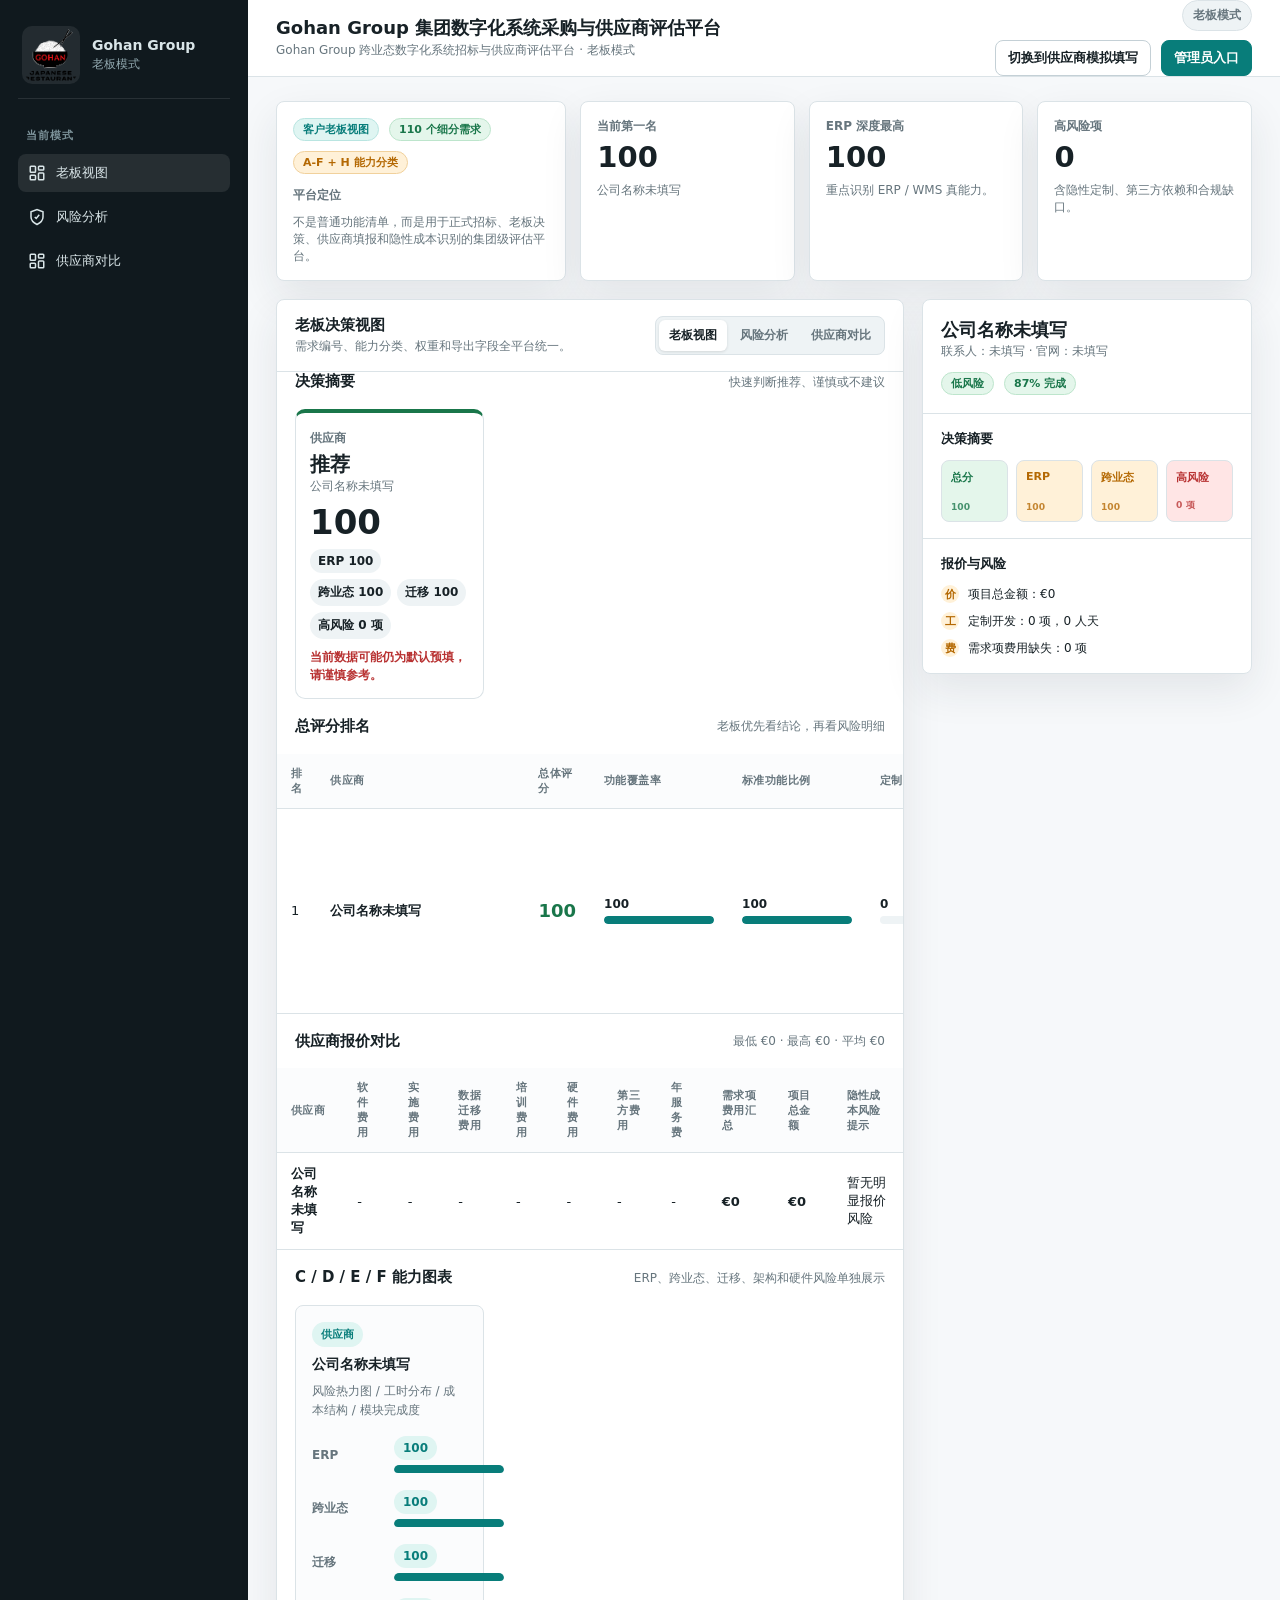
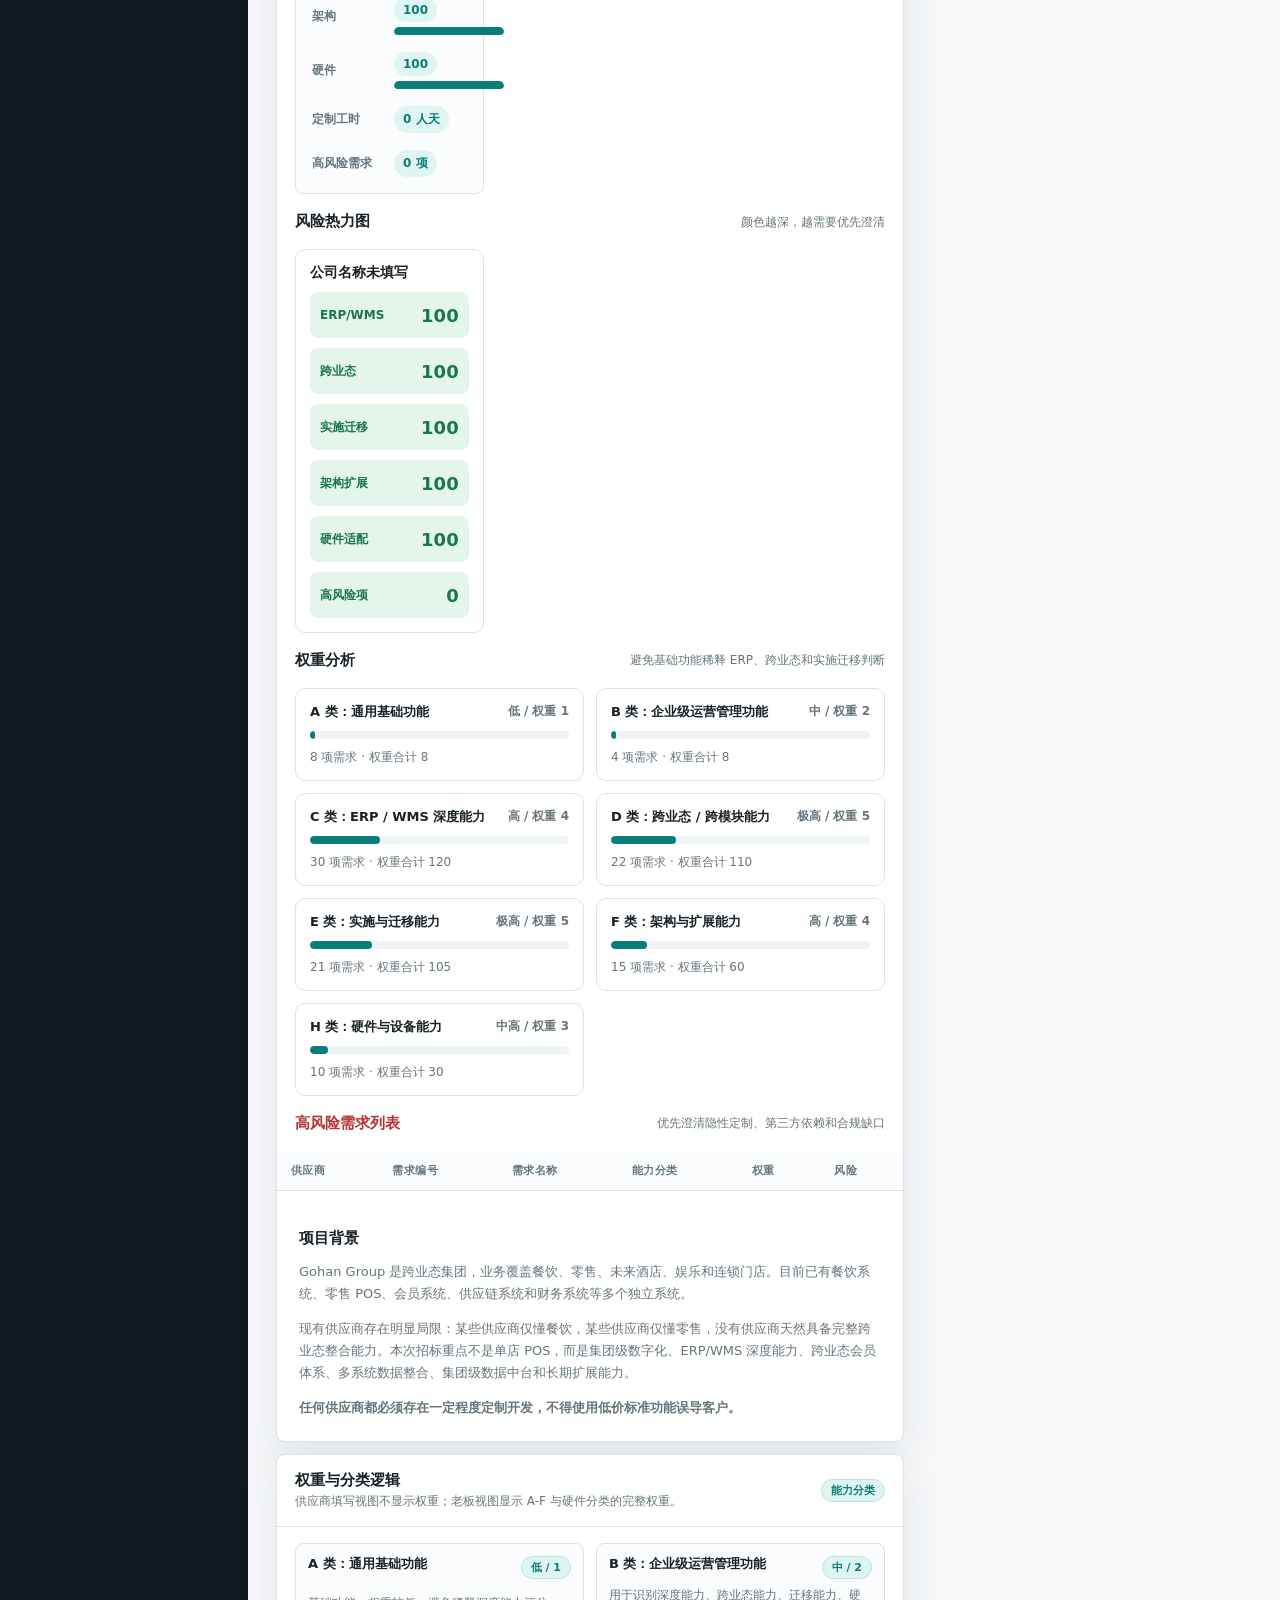
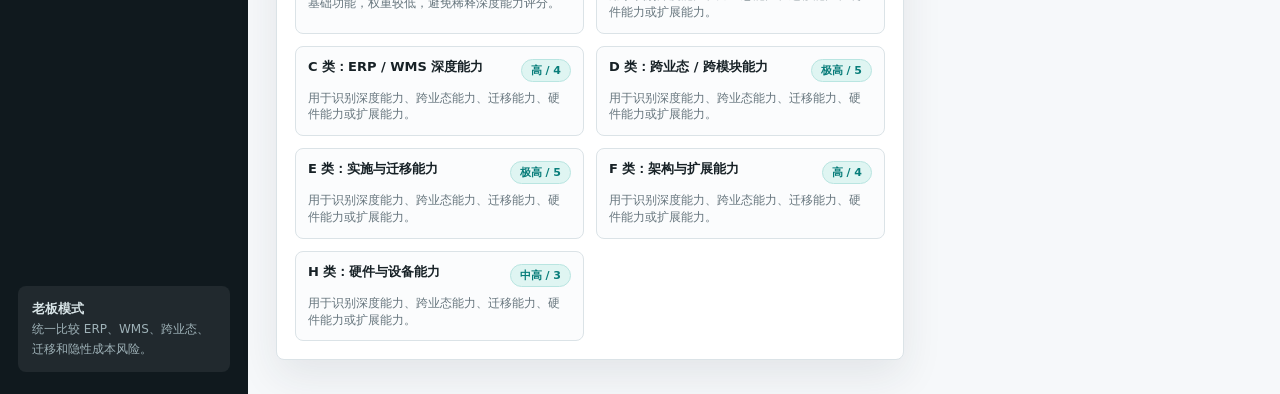
==== index.html @ 5d7926af "Support company-based supplier imports" ====
<!doctype html>
<html lang="zh-CN">
  <head>
    <meta charset="UTF-8" />
    <meta name="viewport" content="width=device-width, initial-scale=1.0" />
    <title>Gohan Group 集团数字化系统采购与供应商评估平台</title>
    <link rel="stylesheet" href="./styles.css" />
  </head>
  <body>
    <div id="app"></div>
    <script src="./app.js?v=phase4-supplier-import-20260513"></script>
  </body>
</html>
---- styles.css ----
:root {
  --bg: #f6f8fa;
  --surface: #ffffff;
  --surface-2: #eef3f5;
  --ink: #172126;
  --muted: #66757d;
  --line: #dbe3e7;
  --line-strong: #c4d0d6;
  --teal: #087d7a;
  --teal-2: #dff5f2;
  --blue: #245b8f;
  --amber: #b46802;
  --amber-2: #fff1d8;
  --red: #b83232;
  --red-2: #ffe5e5;
  --green: #19764a;
  --green-2: #e4f6eb;
  --shadow: 0 16px 42px rgba(30, 43, 50, 0.09);
  --radius: 8px;
  font-family: Inter, ui-sans-serif, system-ui, -apple-system, BlinkMacSystemFont, "Segoe UI", sans-serif;
  color: var(--ink);
  background: var(--bg);
}

* {
  box-sizing: border-box;
}

body {
  margin: 0;
  min-width: 320px;
}

button,
input,
select,
textarea {
  font: inherit;
}

button {
  cursor: pointer;
}

.app-shell {
  display: grid;
  grid-template-columns: 248px minmax(0, 1fr);
  min-height: 100vh;
}

.sidebar {
  background: #10191e;
  color: #d9e5e8;
  padding: 22px 18px;
  display: flex;
  flex-direction: column;
  gap: 24px;
}

.brand {
  display: flex;
  align-items: center;
  gap: 12px;
  padding: 4px 4px 14px;
  border-bottom: 1px solid rgba(255, 255, 255, 0.1);
}

.brand-mark {
  width: 34px;
  height: 34px;
  border-radius: 8px;
  background: linear-gradient(135deg, #18a59f, #f5b24b);
  display: grid;
  place-items: center;
  color: #081114;
  font-weight: 900;
}

.brand strong {
  display: block;
  font-size: 14px;
  line-height: 1.2;
}

.brand span {
  display: block;
  color: #91a8af;
  font-size: 12px;
  margin-top: 2px;
}

.nav-group {
  display: grid;
  gap: 6px;
}

.nav-title {
  color: #7d939a;
  font-size: 11px;
  font-weight: 800;
  letter-spacing: 0.08em;
  text-transform: uppercase;
  margin: 5px 8px;
}

.nav-item {
  border: 0;
  color: #d9e5e8;
  background: transparent;
  display: flex;
  align-items: center;
  gap: 10px;
  min-height: 38px;
  padding: 9px 10px;
  border-radius: 8px;
  text-align: left;
  font-size: 13px;
}

.nav-item.active,
.nav-item:hover {
  background: rgba(255, 255, 255, 0.09);
}

.icon {
  width: 18px;
  height: 18px;
  flex: 0 0 18px;
}

.sidebar-footer {
  margin-top: auto;
  padding: 14px;
  border-radius: 8px;
  background: rgba(255, 255, 255, 0.07);
}

.sidebar-footer strong {
  display: block;
  font-size: 13px;
}

.sidebar-footer span {
  color: #9fb2b8;
  font-size: 12px;
}

.main {
  min-width: 0;
  display: flex;
  flex-direction: column;
}

.topbar {
  min-height: 72px;
  background: var(--surface);
  border-bottom: 1px solid var(--line);
  display: flex;
  align-items: center;
  justify-content: space-between;
  gap: 18px;
  padding: 0 28px;
  position: sticky;
  top: 0;
  z-index: 5;
}

.topbar-tools {
  display: grid;
  justify-items: end;
  gap: 9px;
}

.role-switcher {
  display: inline-flex;
  gap: 3px;
  padding: 3px;
  border-radius: 8px;
  border: 1px solid var(--line);
  background: var(--surface-2);
}

.role-switcher button {
  border: 0;
  border-radius: 6px;
  background: transparent;
  color: var(--muted);
  min-height: 30px;
  padding: 6px 9px;
  font-size: 12px;
  font-weight: 850;
}

.role-switcher button.active {
  background: var(--surface);
  color: var(--ink);
  box-shadow: 0 1px 3px rgba(17, 24, 28, 0.12);
}

.topbar h1 {
  margin: 0;
  font-size: 18px;
  line-height: 1.2;
}

.topbar p {
  margin: 4px 0 0;
  color: var(--muted);
  font-size: 12px;
}

.actions {
  display: flex;
  align-items: center;
  gap: 10px;
}

.btn {
  border: 1px solid var(--line-strong);
  background: var(--surface);
  color: var(--ink);
  min-height: 36px;
  padding: 8px 12px;
  border-radius: 8px;
  display: inline-flex;
  align-items: center;
  gap: 8px;
  font-size: 13px;
  font-weight: 750;
  white-space: nowrap;
  text-decoration: none;
}

.btn.primary {
  border-color: var(--teal);
  background: var(--teal);
  color: #fff;
}

.file-import {
  display: inline-flex;
  align-items: center;
  justify-content: center;
  min-height: 40px;
  padding: 9px 12px;
  border-radius: 8px;
  background: var(--teal);
  color: #fff;
  font-weight: 900;
  cursor: pointer;
}

.file-import input {
  display: none;
}

.content {
  padding: 24px 28px 34px;
  display: grid;
  gap: 18px;
}

.summary-grid {
  display: grid;
  grid-template-columns: 1.15fr 0.85fr 0.85fr 0.85fr;
  gap: 14px;
}

.panel,
.metric {
  background: var(--surface);
  border: 1px solid var(--line);
  border-radius: var(--radius);
  box-shadow: var(--shadow);
}

.metric {
  padding: 16px;
  min-height: 130px;
}

.metric.wide {
  display: grid;
  gap: 13px;
}

.metric-label {
  font-size: 12px;
  color: var(--muted);
  font-weight: 780;
}

.metric-value {
  margin-top: 8px;
  font-size: 29px;
  font-weight: 850;
  line-height: 1;
}

.metric-foot {
  margin-top: 10px;
  color: var(--muted);
  font-size: 12px;
  line-height: 1.4;
}

.background-block {
  padding: 20px 22px 22px;
  display: grid;
  gap: 13px;
}

.home-surface {
  display: grid;
  gap: 18px;
}

.mode-badge {
  justify-self: end;
  width: fit-content;
  border-radius: 999px;
  background: var(--surface-2);
  color: var(--muted);
  border: 1px solid var(--line);
  padding: 6px 10px;
  font-size: 12px;
  font-weight: 900;
}

.supplier-only-content {
  max-width: 1180px;
  width: 100%;
  margin: 0 auto;
}

.supplier-mode-panel {
  overflow: hidden;
}

.supplier-intro {
  border-bottom: 1px solid var(--line);
  background: #fbfcfd;
}

.hero-card {
  margin: 0 18px;
  padding: 24px;
  border-radius: 12px;
  background: linear-gradient(135deg, #10191e 0%, #182830 58%, #0b645f 100%);
  color: #f7fbfc;
  display: grid;
  grid-template-columns: minmax(0, 1fr) 180px;
  gap: 20px;
  align-items: end;
  box-shadow: var(--shadow);
}

.hero-card span {
  display: inline-flex;
  width: fit-content;
  border-radius: 999px;
  padding: 6px 10px;
  background: rgba(255, 255, 255, 0.12);
  color: #bfeee9;
  font-size: 11px;
  font-weight: 900;
}

.hero-card h2 {
  margin: 12px 0 10px;
  font-size: 28px;
  line-height: 1.16;
  letter-spacing: 0;
}

.hero-card p {
  max-width: 760px;
  margin: 0;
  color: #c9d9dd;
  font-size: 14px;
  line-height: 1.75;
}

.hero-stats {
  border: 1px solid rgba(255, 255, 255, 0.14);
  border-radius: 10px;
  background: rgba(255, 255, 255, 0.08);
  padding: 16px;
  display: grid;
  grid-template-columns: 1fr;
  gap: 4px;
}

.hero-stats strong {
  font-size: 30px;
  line-height: 1;
}

.hero-stats small {
  color: #b9cbd0;
  font-size: 12px;
  margin-bottom: 10px;
}

.section-title {
  padding: 0 18px;
  display: flex;
  align-items: end;
  justify-content: space-between;
  gap: 12px;
}

.section-title h3 {
  margin: 0;
  font-size: 15px;
  line-height: 1.25;
}

.section-title span {
  color: var(--muted);
  font-size: 12px;
  line-height: 1.45;
  text-align: right;
}

.section-title.danger h3 {
  color: var(--red);
}

.role-entry-grid article {
  cursor: pointer;
  transition: transform 0.16s ease, border-color 0.16s ease, box-shadow 0.16s ease;
}

.role-entry-grid article:hover {
  transform: translateY(-2px);
  border-color: #b9d8d5;
  box-shadow: 0 12px 30px rgba(30, 43, 50, 0.08);
}

.guide-grid {
  display: grid;
  grid-template-columns: repeat(3, minmax(0, 1fr));
  gap: 12px;
  padding: 0 18px;
}

.guide-grid article {
  border: 1px solid var(--line);
  border-radius: 8px;
  background: #fbfcfd;
  padding: 16px;
  display: grid;
  gap: 8px;
}

.guide-grid span {
  width: fit-content;
  border-radius: 999px;
  background: var(--teal-2);
  color: var(--teal);
  padding: 5px 9px;
  font-size: 11px;
  font-weight: 900;
}

.guide-grid strong {
  font-size: 14px;
  line-height: 1.35;
}

.guide-grid p,
.module-grid p,
.module-response-head p {
  margin: 0;
  color: var(--muted);
  font-size: 12px;
  line-height: 1.55;
}

.module-grid {
  display: grid;
  grid-template-columns: repeat(4, minmax(0, 1fr));
  gap: 12px;
  padding: 0 18px 18px;
}

.module-grid article {
  border: 1px solid var(--line);
  border-radius: 8px;
  background: var(--surface);
  padding: 13px;
}

.module-grid h4,
.module-response h4 {
  margin: 0 0 7px;
  font-size: 13px;
  line-height: 1.35;
}

.background-block h3,
.panel-subhead h3 {
  margin: 0;
  font-size: 15px;
}

.background-block p,
.panel-subhead p {
  margin: 0;
  color: var(--muted);
  font-size: 13px;
  line-height: 1.7;
}

.focus-grid {
  display: grid;
  grid-template-columns: repeat(3, minmax(0, 1fr));
  gap: 10px;
  margin-top: 4px;
}

.focus-grid span {
  border: 1px solid var(--line);
  border-radius: 8px;
  background: #fbfcfd;
  padding: 12px;
  font-size: 13px;
  font-weight: 800;
}

.form-surface {
  padding: 18px;
  display: grid;
  gap: 18px;
}

.supplier-progress-panel {
  border: 1px solid var(--line);
  border-radius: 10px;
  background: linear-gradient(180deg, #ffffff 0%, #f8fbfb 100%);
  padding: 16px;
  display: grid;
  gap: 14px;
}

.progress-track {
  width: 100%;
  height: 10px;
  overflow: hidden;
  border-radius: 999px;
  background: var(--surface-2);
}

.progress-track span {
  display: block;
  height: 100%;
  border-radius: inherit;
  background: linear-gradient(90deg, var(--teal), #2fa866);
}

.save-status {
  flex: 0 0 auto;
  border-radius: 999px;
  background: var(--green-2);
  color: var(--green);
  border: 1px solid #bde5cc;
  padding: 6px 10px;
  font-size: 12px;
  font-weight: 900;
}

.supplier-progress-grid {
  display: grid;
  grid-template-columns: repeat(4, minmax(0, 1fr));
  gap: 12px;
}

.supplier-progress-grid div {
  border: 1px solid var(--line);
  border-radius: 8px;
  background: #fbfcfd;
  padding: 13px;
}

.supplier-progress-grid strong {
  display: block;
  font-size: 24px;
  line-height: 1;
}

.supplier-progress-grid span {
  display: block;
  color: var(--muted);
  font-size: 12px;
  margin-top: 7px;
}

.submit-check {
  border: 1px solid var(--line);
  border-radius: 10px;
  background: #fbfcfd;
  padding: 14px;
  display: grid;
  gap: 12px;
}

.check-list {
  display: grid;
  grid-template-columns: repeat(3, minmax(0, 1fr));
  gap: 10px;
}

.check-item {
  border: 1px solid var(--line);
  border-radius: 8px;
  background: var(--surface);
  padding: 10px;
  display: flex;
  align-items: center;
  gap: 9px;
}

.check-item strong {
  font-size: 12px;
  line-height: 1.35;
}

.supplier-editor {
  display: grid;
  grid-template-columns: repeat(4, minmax(0, 1fr));
  gap: 12px;
}

.declaration-block {
  border: 1px solid var(--line);
  border-radius: 8px;
  padding: 14px;
  background: #fbfcfd;
  display: grid;
  gap: 12px;
}

.panel-subhead {
  display: flex;
  align-items: flex-start;
  justify-content: space-between;
  gap: 12px;
}

.declaration-list {
  display: grid;
  grid-template-columns: repeat(2, minmax(0, 1fr));
  gap: 10px;
}

.checkbox-row {
  display: flex;
  gap: 9px;
  align-items: flex-start;
  border: 1px solid var(--line);
  border-radius: 8px;
  background: var(--surface);
  padding: 10px;
  color: var(--ink);
  font-size: 12px;
  line-height: 1.45;
}

.checkbox-row input {
  width: 16px;
  height: 16px;
  margin-top: 1px;
  accent-color: var(--teal);
}

.response-table-wrap {
  overflow: auto;
  border: 1px solid var(--line);
  border-radius: 8px;
}

.response-table {
  min-width: 2180px;
}

.response-table th,
.response-table td {
  padding: 10px;
}

.response-table td:first-child {
  min-width: 250px;
}

.response-table td:first-child strong {
  display: block;
  font-size: 12px;
  line-height: 1.35;
}

.response-table td:first-child span {
  display: inline-block;
  margin-top: 5px;
  color: var(--muted);
  font-size: 11px;
}

.response-table select,
.response-table input {
  width: 100%;
  min-width: 112px;
  border: 1px solid var(--line-strong);
  border-radius: 7px;
  background: var(--surface);
  color: var(--ink);
  min-height: 32px;
  padding: 6px 8px;
  font-size: 12px;
}

.response-table input::placeholder,
.field input::placeholder,
.field textarea::placeholder {
  color: #9aa8ae;
}

.invalid-row td {
  background: #fff8f8;
}

.row-errors {
  margin-top: 8px;
  color: var(--red);
  font-size: 11px;
  line-height: 1.4;
  font-weight: 800;
}

.module-response-list {
  display: grid;
  gap: 16px;
}

.module-response {
  border: 1px solid var(--line);
  border-radius: 8px;
  overflow: hidden;
  background: var(--surface);
}

.module-response-head {
  display: flex;
  align-items: flex-start;
  justify-content: space-between;
  gap: 14px;
  padding: 14px;
  background: #fbfcfd;
  border-bottom: 1px solid var(--line);
  width: 100%;
  color: inherit;
  text-align: left;
  cursor: pointer;
  list-style: none;
}

.module-response-head::-webkit-details-marker {
  display: none;
}

.module-progress {
  width: min(280px, 100%);
  height: 7px;
  margin-top: 10px;
  border-radius: 999px;
  background: var(--surface-2);
  overflow: hidden;
}

.module-progress span {
  display: block;
  height: 100%;
  border-radius: inherit;
  background: var(--teal);
}

.mini-score {
  display: grid;
  gap: 5px;
  min-width: 92px;
}

.mini-score > span {
  font-size: 12px;
  font-weight: 900;
}

.warning-text {
  color: var(--red);
  font-size: 12px;
  line-height: 1.45;
  font-weight: 850;
}

.chart-row {
  display: grid;
  grid-template-columns: 72px minmax(0, 1fr);
  gap: 10px;
  align-items: center;
  margin-top: 9px;
}

.chart-row b {
  font-size: 12px;
  color: var(--muted);
}

.chart-row > span {
  font-size: 12px;
  font-weight: 850;
}

.muted-text {
  color: var(--muted);
  font-size: 12px;
}

.risk-alert {
  border: 1px solid #f0b8b8;
  border-radius: 8px;
  background: var(--red-2);
  color: var(--red);
  padding: 12px;
  font-size: 13px;
  line-height: 1.5;
  font-weight: 850;
}

.decision-grid,
.heatmap-grid,
.weight-grid {
  display: grid;
  grid-template-columns: repeat(3, minmax(0, 1fr));
  gap: 12px;
  padding: 0 18px;
}

.decision-card,
.heatmap-grid article,
.weight-grid article {
  border: 1px solid var(--line);
  border-radius: 10px;
  background: var(--surface);
  padding: 14px;
  display: grid;
  gap: 10px;
}

.decision-card {
  border-top-width: 4px;
}

.decision-card.green {
  border-top-color: var(--green);
}

.decision-card.amber {
  border-top-color: var(--amber);
}

.decision-card.red {
  border-top-color: var(--red);
}

.decision-card span,
.weight-grid span {
  color: var(--muted);
  font-size: 12px;
  font-weight: 850;
}

.decision-card strong {
  display: block;
  margin-top: 4px;
  font-size: 20px;
}

.decision-card p,
.weight-grid p {
  margin: 0;
  color: var(--muted);
  font-size: 12px;
}

.decision-score {
  font-size: 34px;
  font-weight: 900;
  line-height: 1;
}

.decision-lines {
  display: flex;
  flex-wrap: wrap;
  gap: 6px;
}

.decision-lines span {
  border-radius: 999px;
  background: var(--surface-2);
  padding: 5px 8px;
  color: var(--ink);
}

.heatmap-grid article {
  align-content: start;
}

.heatmap-grid article > strong {
  font-size: 14px;
}

.heatmap-cell {
  min-height: 46px;
  border-radius: 8px;
  padding: 8px 10px;
  display: flex;
  align-items: center;
  justify-content: space-between;
  gap: 10px;
  font-size: 12px;
  font-weight: 850;
}

.heatmap-cell.low {
  background: var(--green-2);
  color: var(--green);
}

.heatmap-cell.medium {
  background: var(--amber-2);
  color: var(--amber);
}

.heatmap-cell.high {
  background: var(--red-2);
  color: var(--red);
}

.heatmap-cell b {
  font-size: 18px;
}

.weight-grid {
  grid-template-columns: repeat(2, minmax(0, 1fr));
}

.weight-grid article > div:first-child {
  display: flex;
  justify-content: space-between;
  gap: 10px;
}

.weight-grid strong {
  font-size: 13px;
}

.weight-bar {
  height: 8px;
  border-radius: 999px;
  background: var(--surface-2);
  overflow: hidden;
}

.weight-bar span {
  display: block;
  height: 100%;
  border-radius: inherit;
  background: var(--teal);
}

.status-row {
  display: flex;
  align-items: center;
  gap: 10px;
  flex-wrap: wrap;
}

.pill {
  display: inline-flex;
  align-items: center;
  gap: 6px;
  border-radius: 999px;
  padding: 5px 9px;
  font-size: 11px;
  font-weight: 850;
  line-height: 1;
  border: 1px solid transparent;
  white-space: nowrap;
}

.pill.green {
  background: var(--green-2);
  color: var(--green);
  border-color: #bde5cc;
}

.pill.amber {
  background: var(--amber-2);
  color: var(--amber);
  border-color: #f1d19c;
}

.pill.red {
  background: var(--red-2);
  color: var(--red);
  border-color: #f2bbbb;
}

.pill.teal {
  background: var(--teal-2);
  color: var(--teal);
  border-color: #b9e5e1;
}

.work-area {
  display: grid;
  grid-template-columns: minmax(0, 1.65fr) minmax(330px, 0.8fr);
  gap: 18px;
  align-items: start;
}

.panel-header {
  padding: 16px 18px;
  border-bottom: 1px solid var(--line);
  display: flex;
  align-items: center;
  justify-content: space-between;
  gap: 12px;
}

.panel-header h2 {
  margin: 0;
  font-size: 15px;
  line-height: 1.2;
}

.panel-header p {
  margin: 4px 0 0;
  color: var(--muted);
  font-size: 12px;
}

.tabs,
.segmented {
  display: inline-flex;
  align-items: center;
  gap: 3px;
  padding: 3px;
  background: var(--surface-2);
  border: 1px solid var(--line);
  border-radius: 8px;
}

.tab,
.segmented button {
  border: 0;
  border-radius: 6px;
  padding: 7px 10px;
  background: transparent;
  color: var(--muted);
  font-size: 12px;
  font-weight: 800;
}

.tab.active,
.segmented button.active {
  background: var(--surface);
  color: var(--ink);
  box-shadow: 0 1px 3px rgba(17, 24, 28, 0.12);
}

.matrix-wrap {
  overflow: auto;
}

table {
  width: 100%;
  border-collapse: collapse;
}

th,
td {
  border-bottom: 1px solid var(--line);
  padding: 12px 14px;
  text-align: left;
  vertical-align: middle;
}

th {
  color: var(--muted);
  font-size: 11px;
  letter-spacing: 0.04em;
  text-transform: uppercase;
  background: #fbfcfd;
  position: sticky;
  top: 0;
  z-index: 1;
}

td {
  font-size: 13px;
}

.supplier-btn {
  border: 0;
  background: transparent;
  color: var(--ink);
  padding: 0;
  display: grid;
  gap: 3px;
  text-align: left;
  min-width: 180px;
}

.supplier-btn strong {
  font-size: 13px;
}

.supplier-btn span {
  color: var(--muted);
  font-size: 12px;
}

tr.selected td {
  background: #f2fbfa;
}

.score {
  font-weight: 900;
  font-size: 18px;
}

.score.good {
  color: var(--green);
}

.score.mid {
  color: var(--amber);
}

.score.bad {
  color: var(--red);
}

.bar {
  min-width: 110px;
  height: 8px;
  background: var(--surface-2);
  border-radius: 999px;
  overflow: hidden;
}

.bar span {
  display: block;
  height: 100%;
  border-radius: inherit;
  background: var(--teal);
}

.bar.amber span {
  background: var(--amber);
}

.bar.red span {
  background: var(--red);
}

.stack {
  display: grid;
  gap: 12px;
}

.criteria-grid {
  display: grid;
  grid-template-columns: repeat(2, minmax(0, 1fr));
  gap: 12px;
  padding: 16px 18px 18px;
}

.criterion {
  border: 1px solid var(--line);
  border-radius: 8px;
  padding: 12px;
  display: grid;
  gap: 8px;
  background: #fbfcfd;
}

.criterion-top {
  display: flex;
  align-items: start;
  justify-content: space-between;
  gap: 10px;
}

.criterion strong {
  font-size: 13px;
  line-height: 1.3;
}

.criterion small {
  color: var(--muted);
  font-size: 12px;
  line-height: 1.4;
}

.detail-panel {
  position: sticky;
  top: 90px;
}

.supplier-head {
  padding: 18px;
  border-bottom: 1px solid var(--line);
  display: grid;
  gap: 12px;
}

.supplier-head h2 {
  margin: 0;
  font-size: 18px;
}

.supplier-meta {
  color: var(--muted);
  font-size: 12px;
  line-height: 1.5;
}

.detail-section {
  padding: 16px 18px;
  border-bottom: 1px solid var(--line);
}

.detail-section:last-child {
  border-bottom: 0;
}

.detail-section h3 {
  margin: 0 0 12px;
  font-size: 13px;
}

.disclosure-list {
  display: grid;
  gap: 9px;
}

.disclosure-item {
  display: grid;
  grid-template-columns: 18px minmax(0, 1fr) auto;
  gap: 9px;
  align-items: center;
  font-size: 12px;
}

.check,
.warn,
.miss {
  width: 18px;
  height: 18px;
  border-radius: 50%;
  display: grid;
  place-items: center;
  font-size: 11px;
  font-weight: 900;
}

.check {
  background: var(--green-2);
  color: var(--green);
}

.warn {
  background: var(--amber-2);
  color: var(--amber);
}

.miss {
  background: var(--red-2);
  color: var(--red);
}

.feature-list {
  display: grid;
  gap: 10px;
}

.feature-row {
  border: 1px solid var(--line);
  border-radius: 8px;
  padding: 10px;
  display: grid;
  gap: 8px;
  background: #fbfcfd;
}

.feature-top {
  display: flex;
  align-items: center;
  justify-content: space-between;
  gap: 10px;
}

.feature-top strong {
  font-size: 12px;
}

.feature-meta {
  display: grid;
  grid-template-columns: repeat(3, minmax(0, 1fr));
  gap: 8px;
  color: var(--muted);
  font-size: 11px;
  line-height: 1.3;
}

.risk-grid {
  display: grid;
  grid-template-columns: repeat(4, 1fr);
  gap: 8px;
}

.risk-cell {
  min-height: 62px;
  border-radius: 8px;
  padding: 9px;
  display: grid;
  align-content: space-between;
  border: 1px solid var(--line);
  font-size: 11px;
  font-weight: 800;
}

.risk-cell small {
  display: block;
  color: inherit;
  opacity: 0.78;
  font-weight: 700;
}

.risk-cell.low {
  background: var(--green-2);
  color: var(--green);
}

.risk-cell.medium {
  background: var(--amber-2);
  color: var(--amber);
}

.risk-cell.high {
  background: var(--red-2);
  color: var(--red);
}

.form-grid {
  display: grid;
  grid-template-columns: 1fr 1fr;
  gap: 12px;
}

.field {
  display: grid;
  gap: 6px;
}

.field label {
  font-size: 11px;
  color: var(--muted);
  font-weight: 850;
}

.field input,
.field select,
.field textarea {
  width: 100%;
  border: 1px solid var(--line-strong);
  border-radius: 8px;
  min-height: 36px;
  padding: 8px 10px;
  background: #fff;
  color: var(--ink);
  font-size: 13px;
}

.field input[readonly] {
  background: #f3f7f8;
  color: var(--ink);
  font-weight: 900;
}

.field textarea {
  min-height: 78px;
  resize: vertical;
}

.field-help {
  color: var(--muted);
  font-size: 11px;
  line-height: 1.35;
}

.quote-total-pill strong {
  color: inherit;
  font-size: inherit;
}

.export-status:empty {
  display: none;
}

.export-status a {
  color: var(--teal);
  font-weight: 900;
}

.span-2 {
  grid-column: span 2;
}

.notice {
  margin: 0;
  padding: 11px 12px;
  border-radius: 8px;
  background: #eef7fb;
  color: #245b8f;
  border: 1px solid #c9e0ec;
  font-size: 12px;
  line-height: 1.45;
}

.requirement-total-box {
  display: grid;
  grid-template-columns: repeat(2, minmax(0, 1fr));
  gap: 10px;
}

.requirement-total-box > div {
  border: 1px solid var(--line);
  border-radius: 8px;
  padding: 12px;
  background: #f7fbfb;
  display: grid;
  gap: 4px;
}

.requirement-total-box span,
.module-total-list span {
  color: var(--muted);
  font-size: 11px;
  font-weight: 850;
}

.requirement-total-box strong {
  font-size: 18px;
}

.module-total-list {
  border: 1px solid var(--line);
  border-radius: 8px;
  background: var(--surface-2);
  padding: 8px;
  display: grid;
  gap: 6px;
}

.module-total-list > div {
  display: grid;
  grid-template-columns: 52px 1fr 1fr;
  gap: 8px;
  align-items: center;
  padding: 7px 8px;
  border-radius: 6px;
  background: #fff;
}

.module-total-list b,
.module-total-list strong {
  font-size: 12px;
  color: var(--ink);
}

.module-stats b {
  font: inherit;
}

.hidden {
  display: none !important;
}

@media (max-width: 1180px) {
  .summary-grid,
  .work-area {
    grid-template-columns: 1fr;
  }

  .detail-panel {
    position: static;
  }
}

@media (max-width: 780px) {
  .app-shell {
    grid-template-columns: 1fr;
  }

  .sidebar {
    position: static;
    padding: 14px;
  }

  .nav-group {
    grid-template-columns: repeat(2, minmax(0, 1fr));
  }

  .sidebar-footer,
  .nav-title {
    display: none;
  }

  .topbar {
    height: auto;
    min-height: 72px;
    padding: 16px;
    align-items: flex-start;
    flex-direction: column;
  }

  .topbar-tools {
    width: 100%;
    justify-items: stretch;
  }

  .role-switcher,
  .role-switcher button {
    width: 100%;
  }

  .mode-badge {
    justify-self: start;
  }

  .role-switcher {
    overflow-x: auto;
  }

  .actions {
    width: 100%;
    overflow-x: auto;
  }

  .content {
    padding: 16px;
  }

  .summary-grid,
  .criteria-grid,
  .form-grid,
  .feature-meta,
  .risk-grid,
  .focus-grid,
  .supplier-editor,
  .declaration-list,
  .guide-grid,
  .module-grid,
  .decision-grid,
  .heatmap-grid,
  .weight-grid,
  .check-list,
  .supplier-progress-grid,
  .hero-card {
    grid-template-columns: 1fr;
  }

  .hero-card {
    margin: 0;
    padding: 18px;
  }

  .hero-card h2 {
    font-size: 22px;
  }

  .hero-stats {
    grid-template-columns: repeat(2, minmax(0, 1fr));
    align-items: end;
  }

  .section-title {
    padding: 0;
    align-items: flex-start;
    flex-direction: column;
  }

  .section-title span {
    text-align: left;
  }

  .guide-grid,
  .module-grid,
  .decision-grid,
  .heatmap-grid,
  .weight-grid {
    padding-left: 0;
    padding-right: 0;
  }

  .panel-subhead {
    flex-direction: column;
  }

  .span-2 {
    grid-column: span 1;
  }
}

/* GOHAN GROUP interface upgrades */
.brand-logo {
  width: 58px;
  min-width: 58px;
  height: 58px;
  border-radius: 10px;
  background: rgba(255, 255, 255, 0.08);
  display: grid;
  place-items: center;
  overflow: hidden;
}

.brand-logo img {
  max-height: 52px;
  max-width: 100%;
  width: auto;
  object-fit: contain;
  border-radius: 8px;
}

.brand-logo img.missing {
  display: none;
}

.brand-logo img:not(.missing) + .brand-mark {
  display: none;
}

.brand-logo .brand-mark {
  width: 42px;
  height: 42px;
}

.module-grid article span {
  display: inline-block;
  margin-top: 10px;
  color: var(--teal);
  font-size: 12px;
  font-weight: 900;
}

.module-stats {
  display: flex;
  flex-wrap: wrap;
  justify-content: flex-end;
  gap: 7px;
  min-width: 170px;
}

.module-stats span,
.module-toggle-btn {
  border-radius: 999px;
  background: var(--surface-2);
  color: var(--ink);
  padding: 5px 8px;
  font-size: 11px;
  line-height: 1;
}

.module-toggle-btn {
  border: 0;
  background: var(--teal-2);
  color: var(--teal);
  min-height: 34px;
  padding: 7px 13px;
  font-weight: 900;
  cursor: pointer;
  display: inline-grid;
  place-items: center;
}

.module-response-head:hover .module-toggle-btn,
.module-toggle-btn:hover {
  background: var(--teal);
  color: #fff;
}

.module-response .toggle-open {
  display: none;
}

.module-response[open] .toggle-open {
  display: inline;
}

.module-response[open] .toggle-closed {
  display: none;
}

.filter-bar {
  display: grid;
  grid-template-columns: minmax(180px, 1fr) auto;
  gap: 12px;
  align-items: end;
}

.filter-buttons {
  display: flex;
  flex-wrap: wrap;
  gap: 7px;
}

.filter-buttons button {
  border: 1px solid var(--line-strong);
  background: var(--surface);
  color: var(--ink);
  border-radius: 999px;
  min-height: 40px;
  padding: 8px 12px;
  font-size: 12px;
  font-weight: 850;
}

.filter-buttons button.active {
  border-color: var(--teal);
  background: var(--teal-2);
  color: var(--teal);
}

.empty-state {
  padding: 18px;
  color: var(--muted);
  font-size: 13px;
}

.response-card-list {
  display: grid;
  gap: 12px;
  padding: 12px;
}

.requirement-card {
  border: 1px solid var(--line);
  border-radius: 8px;
  background: var(--surface);
  padding: 12px;
  display: grid;
  gap: 10px;
}

.requirement-card-head {
  display: flex;
  justify-content: space-between;
  gap: 10px;
}

.requirement-card-head strong {
  display: block;
  font-size: 14px;
  line-height: 1.35;
}

.requirement-card-head small {
  display: block;
  margin-top: 4px;
  color: var(--muted);
  font-size: 12px;
  font-weight: 850;
}

.compact-fields {
  display: grid;
  gap: 12px;
}

.field-row {
  display: grid;
  gap: 10px;
}

.primary-fields {
  grid-template-columns: repeat(3, minmax(0, 1fr));
}

.cost-fields {
  grid-template-columns: repeat(2, minmax(0, 1fr));
}

.risk-field {
  grid-template-columns: 1fr;
}

.compact-fields label {
  display: grid;
  gap: 6px;
}

.compact-fields label > span {
  color: var(--muted);
  font-size: 12px;
  font-weight: 850;
}

.compact-fields input,
.compact-fields select,
.compact-fields textarea {
  width: 100%;
  min-height: 44px;
  border: 1px solid var(--line-strong);
  border-radius: 8px;
  padding: 9px 10px;
  font-size: 15px;
  background: var(--surface);
  color: var(--ink);
}

.compact-fields textarea {
  min-height: 76px;
  resize: vertical;
}

@media (max-width: 1180px) {
  .topbar {
    align-items: flex-start;
    flex-direction: column;
    padding-top: 14px;
    padding-bottom: 14px;
  }

  .topbar-tools {
    width: 100%;
    justify-items: stretch;
  }
}

@media (max-width: 780px) {
  .nav-modules,
  .sidebar-footer,
  .nav-title {
    display: none;
  }

  .topbar {
    box-shadow: 0 10px 26px rgba(30, 43, 50, 0.1);
  }

  .topbar h1 {
    font-size: 17px;
  }

  .btn,
  .role-switcher button,
  .nav-item,
  .tab {
    min-height: 44px;
  }

  .filter-bar {
    grid-template-columns: 1fr;
  }

  .primary-fields,
  .cost-fields {
    grid-template-columns: 1fr;
  }

  .module-response-head {
    align-items: stretch;
    flex-direction: column;
  }

  .module-stats {
    justify-content: flex-start;
    min-width: 0;
  }

  .requirement-total-box {
    grid-template-columns: 1fr;
  }

  .module-total-list > div {
    grid-template-columns: 44px 1fr;
  }

  .module-total-list > div strong {
    grid-column: 2;
  }

  .detail-panel {
    order: -1;
  }
}
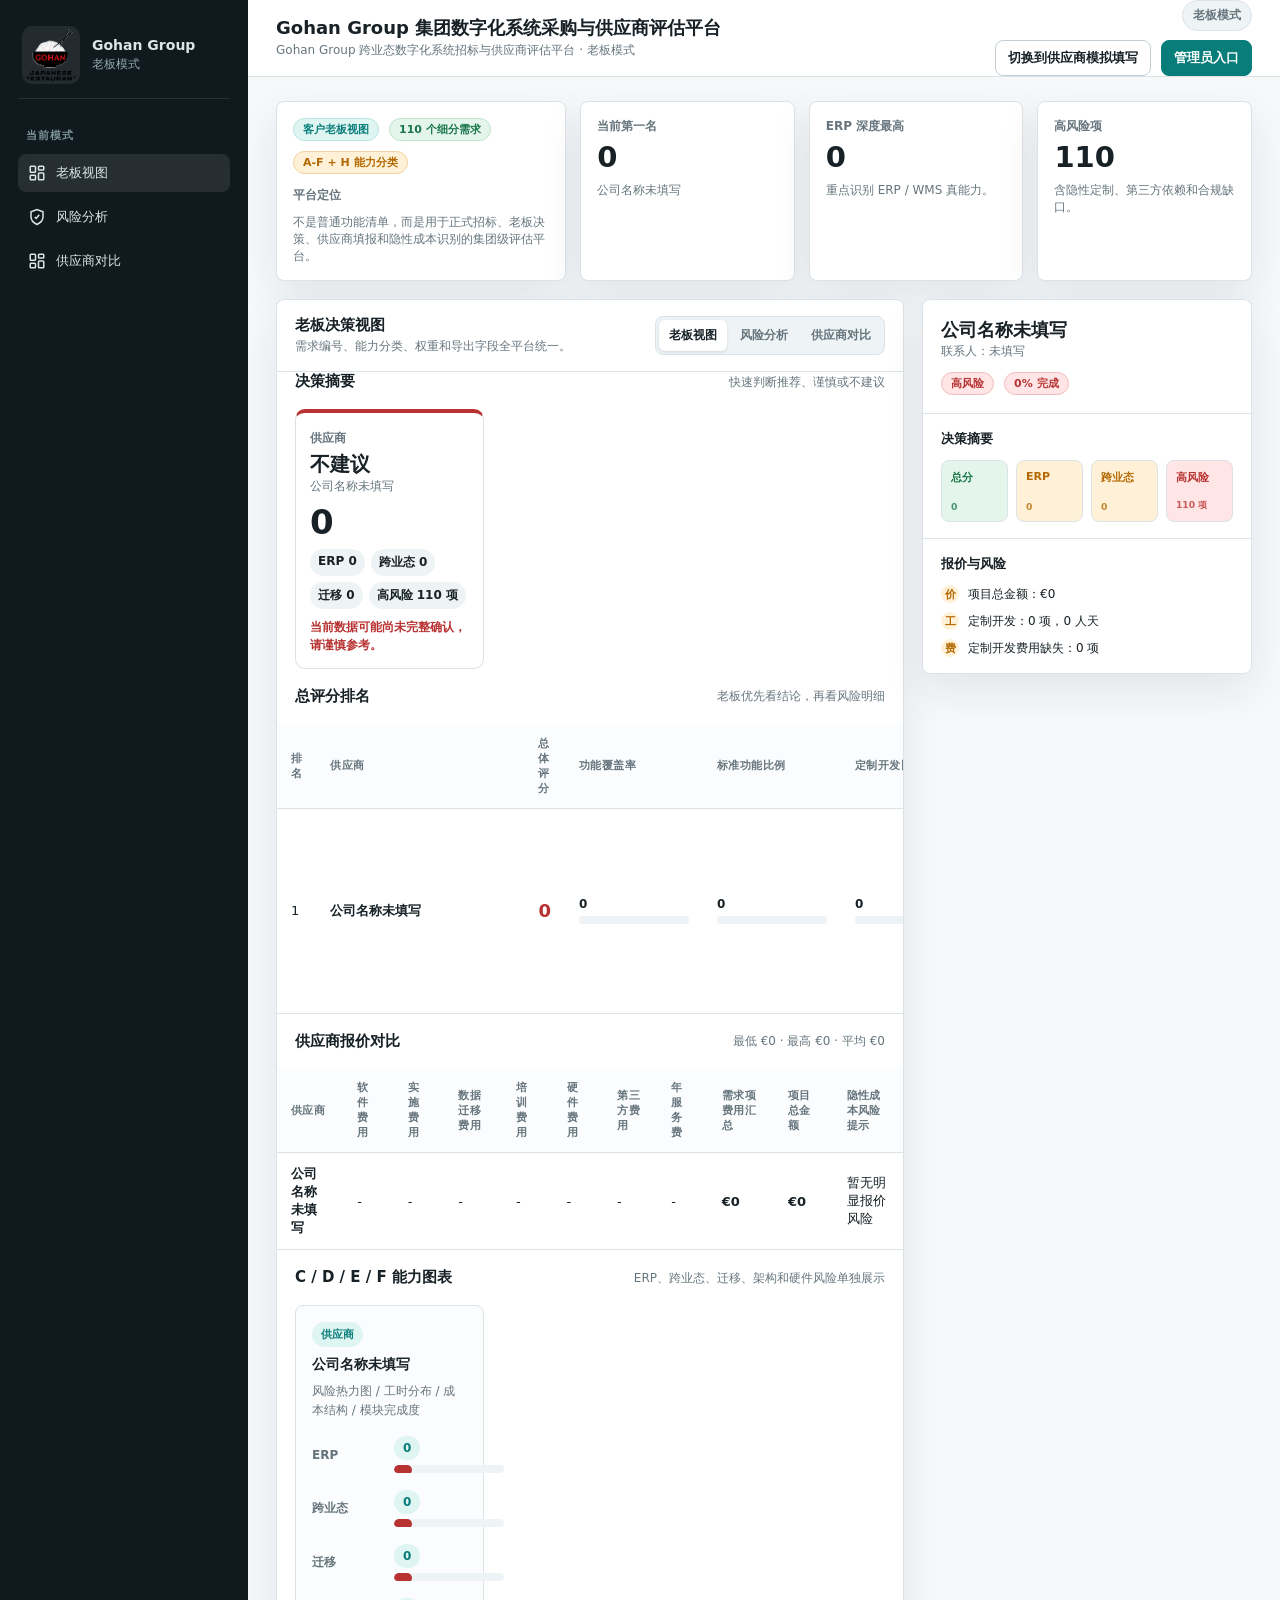
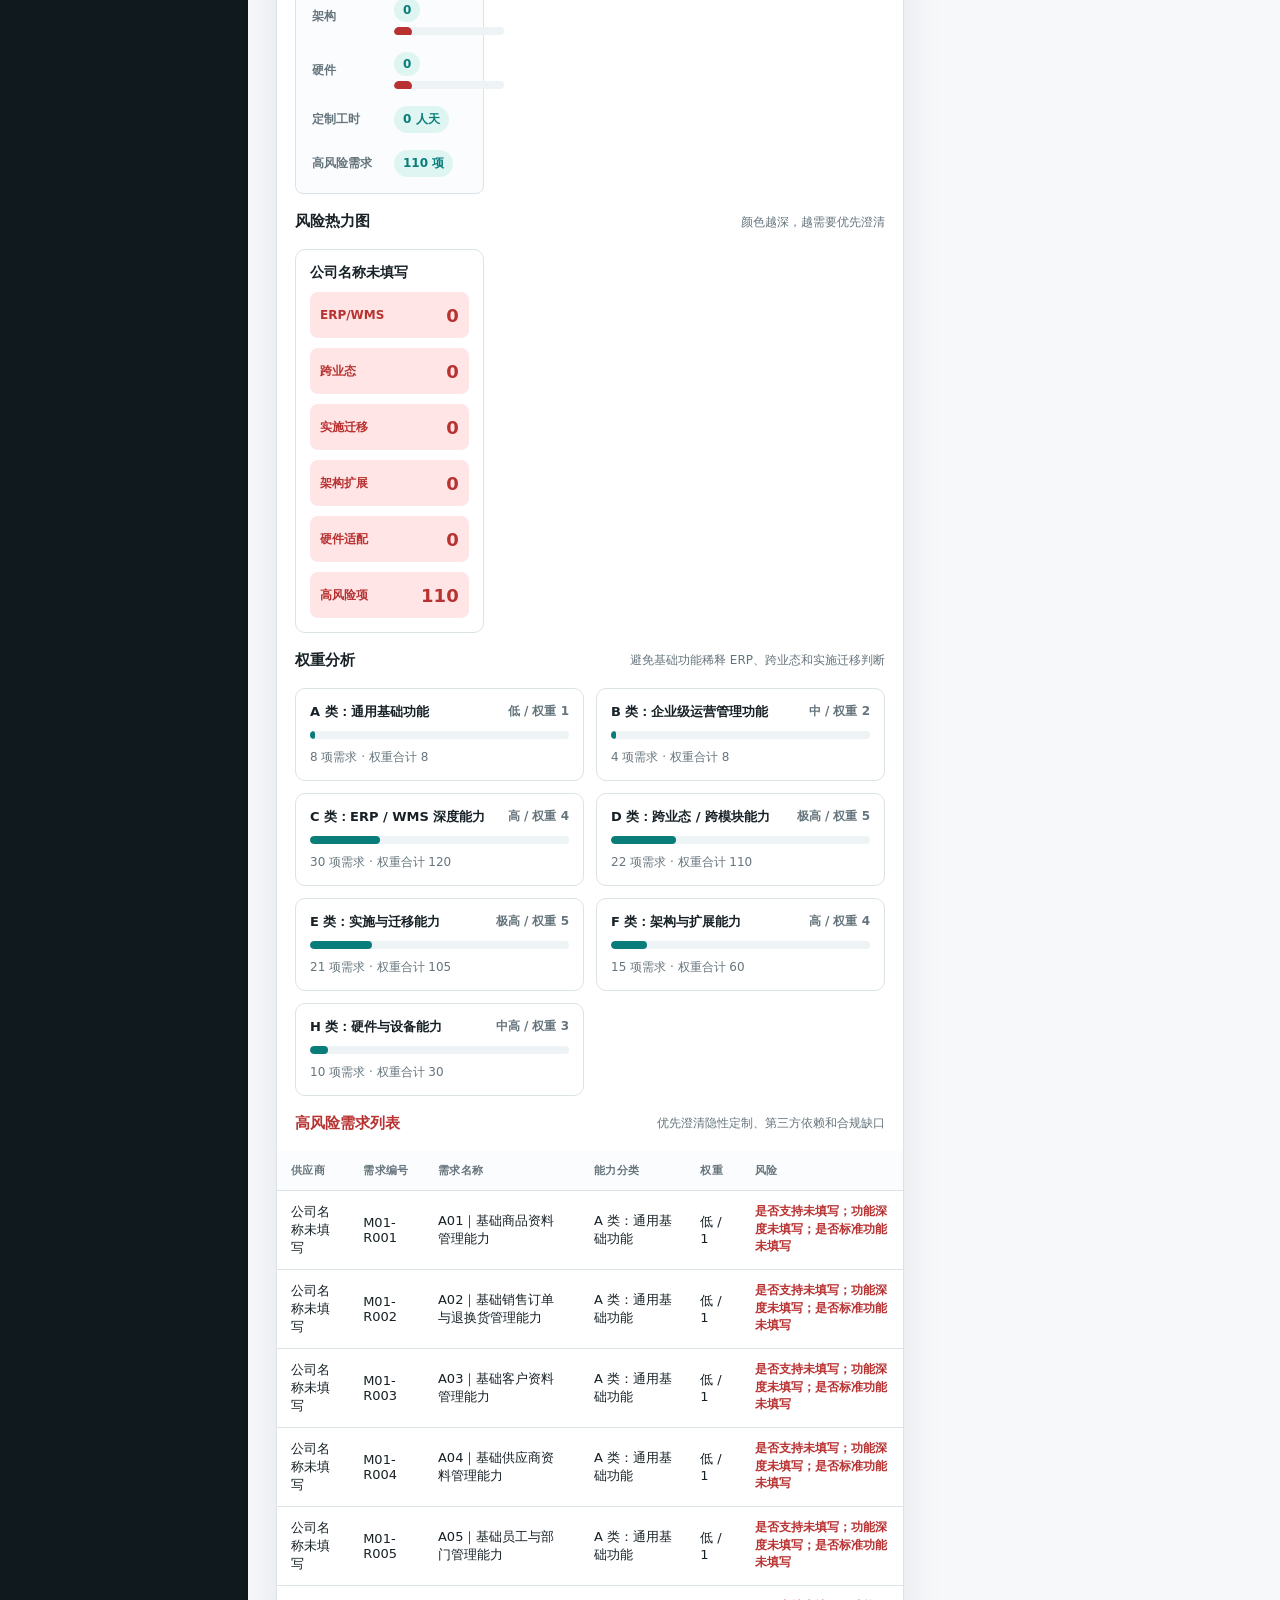
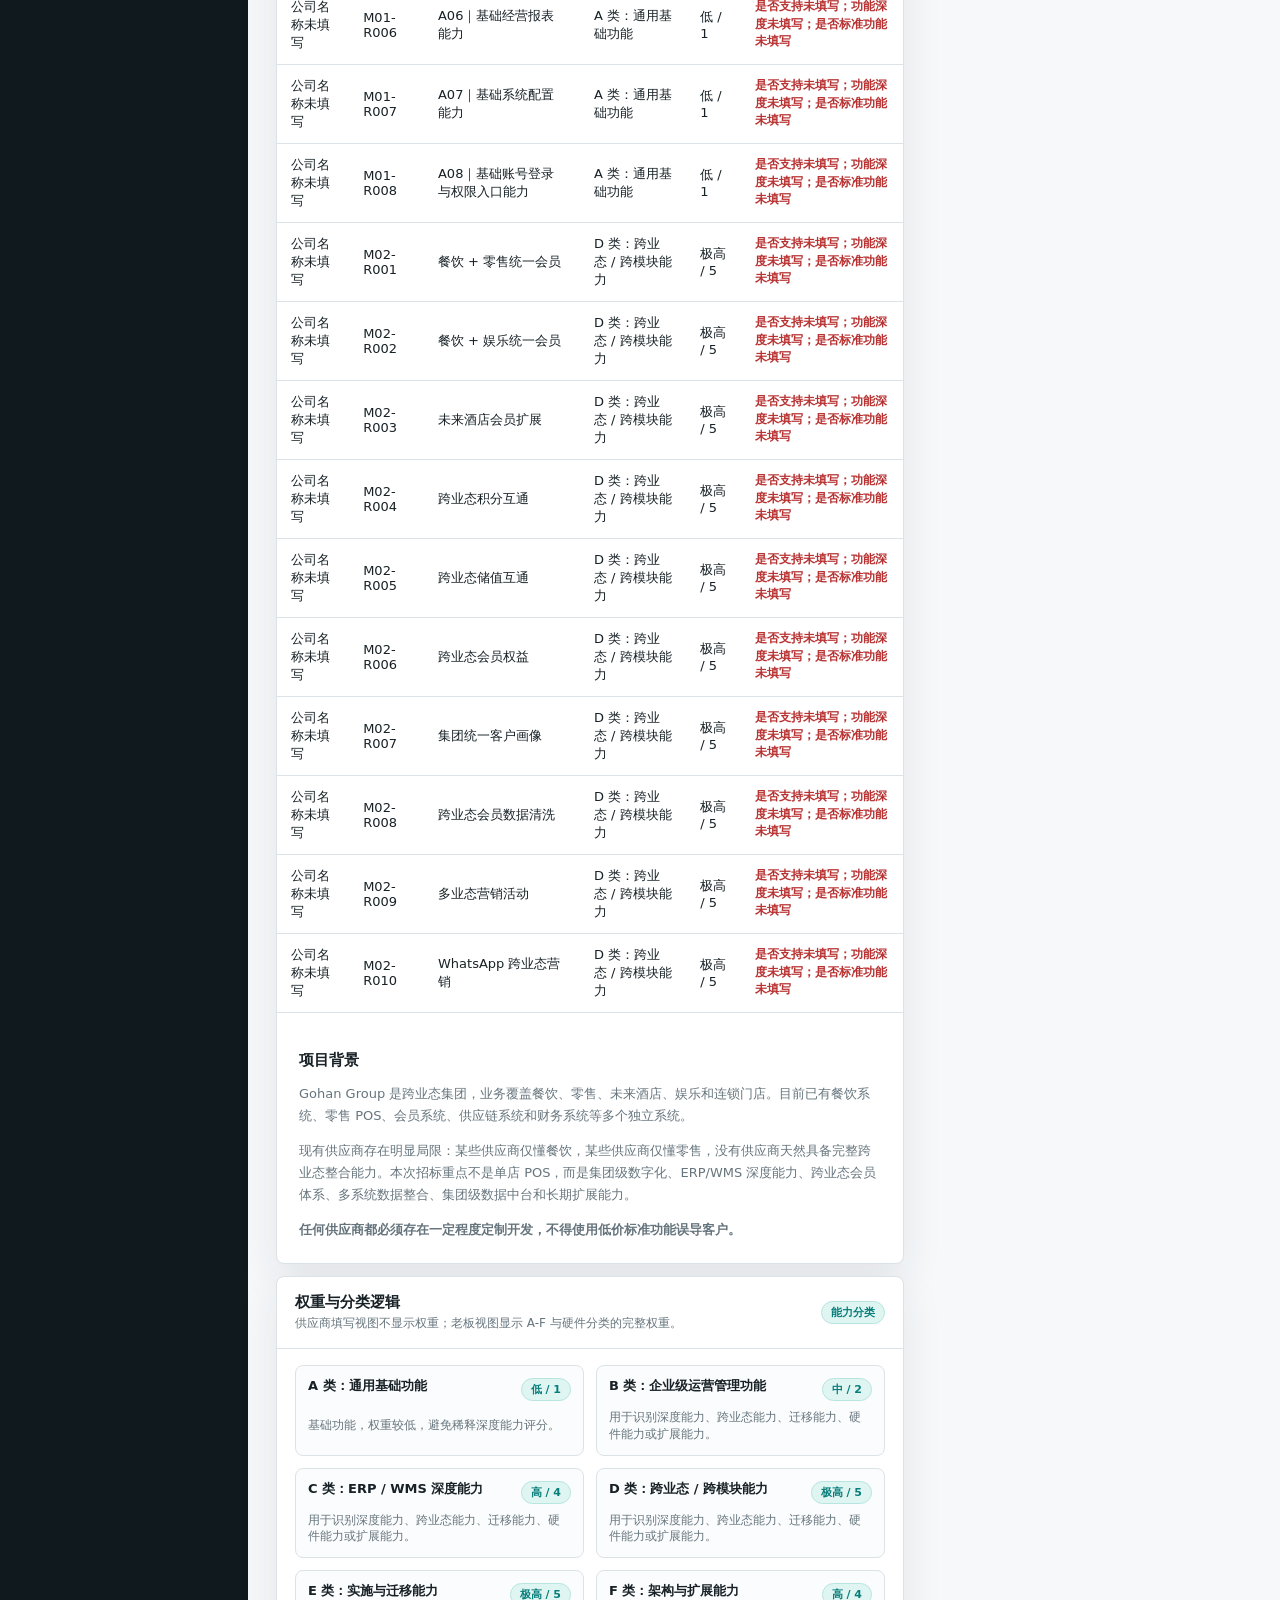
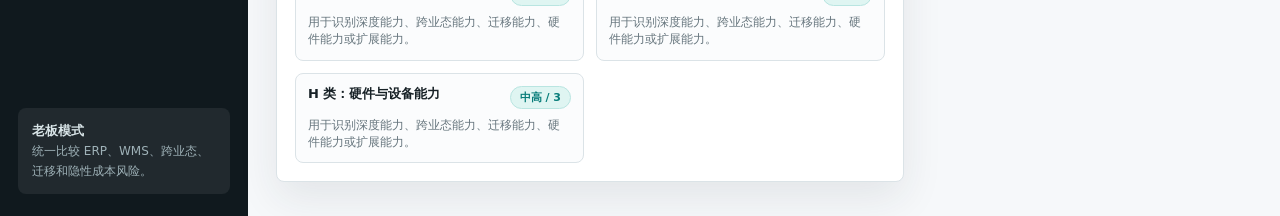
==== commit 362e59db: "Add Google Sheets backend and supplier form refinements" ====
--- a/index.html
+++ b/index.html
@@ -8,6 +8,6 @@
   </head>
   <body>
     <div id="app"></div>
-    <script src="./app.js?v=phase4-supplier-import-20260513"></script>
+    <script src="./app.js?v=phase4a-sheets-form-20260514"></script>
   </body>
 </html>
--- a/styles.css
+++ b/styles.css
@@ -1491,6 +1491,33 @@
   color: var(--ink);
 }
 
+.depth-guide-grid {
+  display: grid;
+  grid-template-columns: repeat(4, minmax(0, 1fr));
+  gap: 10px;
+}
+
+.depth-guide-grid article {
+  border: 1px solid var(--line);
+  border-radius: 8px;
+  background: var(--surface);
+  padding: 12px;
+  display: grid;
+  gap: 7px;
+}
+
+.depth-guide-grid strong {
+  font-size: 13px;
+  line-height: 1.35;
+}
+
+.depth-guide-grid p {
+  margin: 0;
+  color: var(--muted);
+  font-size: 12px;
+  line-height: 1.55;
+}
+
 .module-stats b {
   font: inherit;
 }
@@ -1577,6 +1604,7 @@
   .decision-grid,
   .heatmap-grid,
   .weight-grid,
+  .depth-guide-grid,
   .check-list,
   .supplier-progress-grid,
   .hero-card {
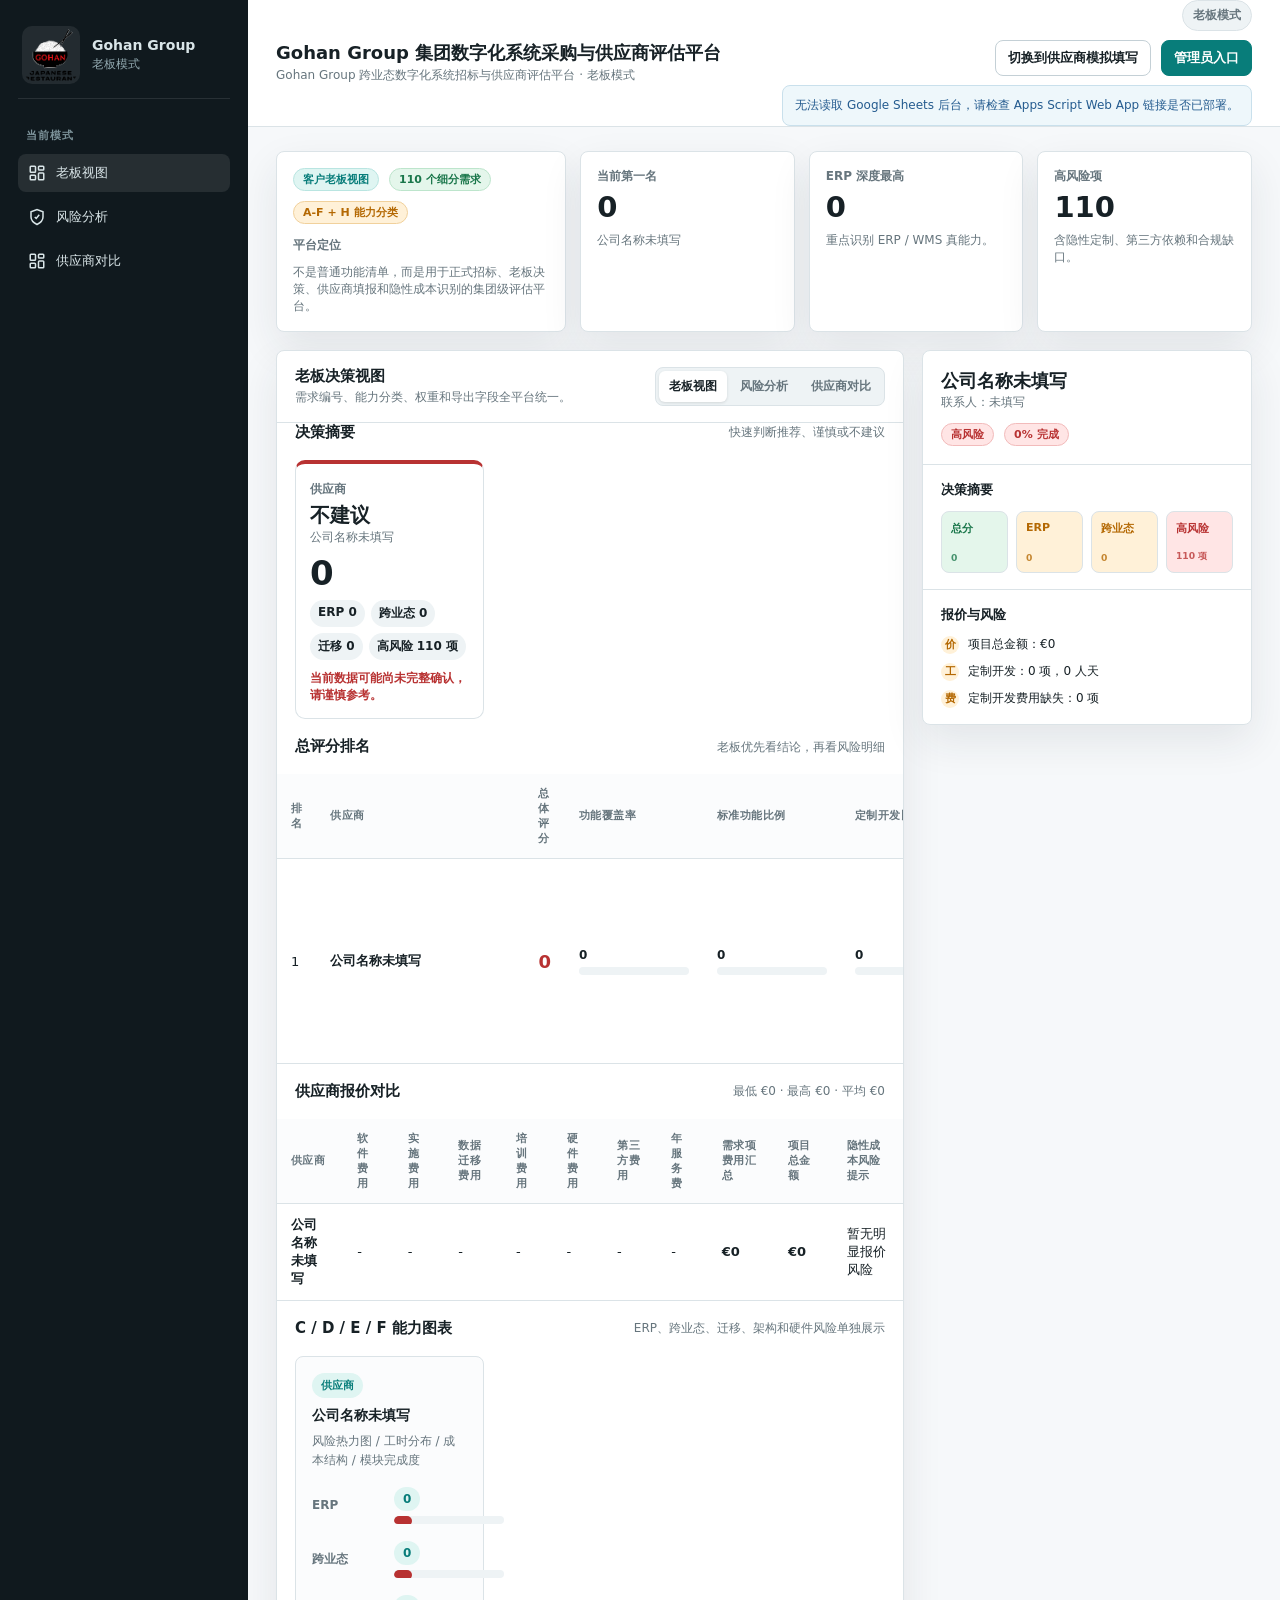
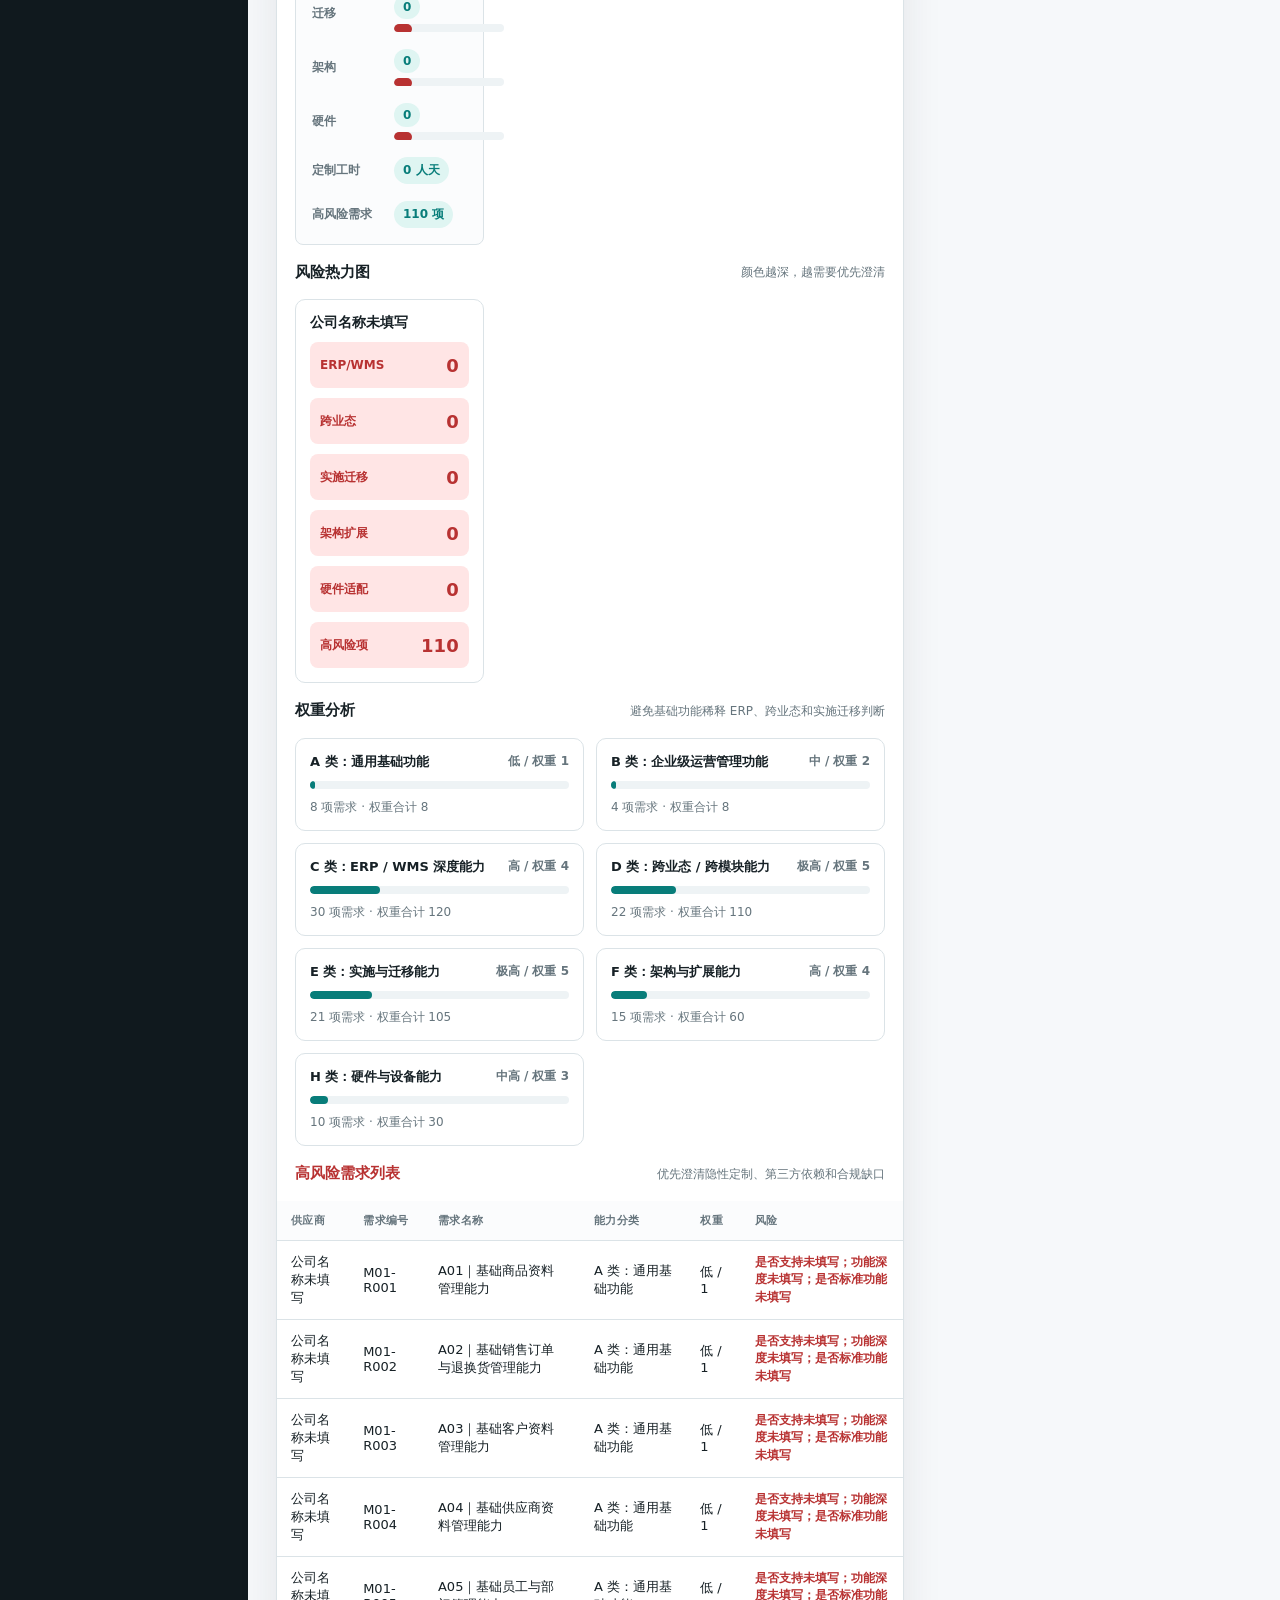
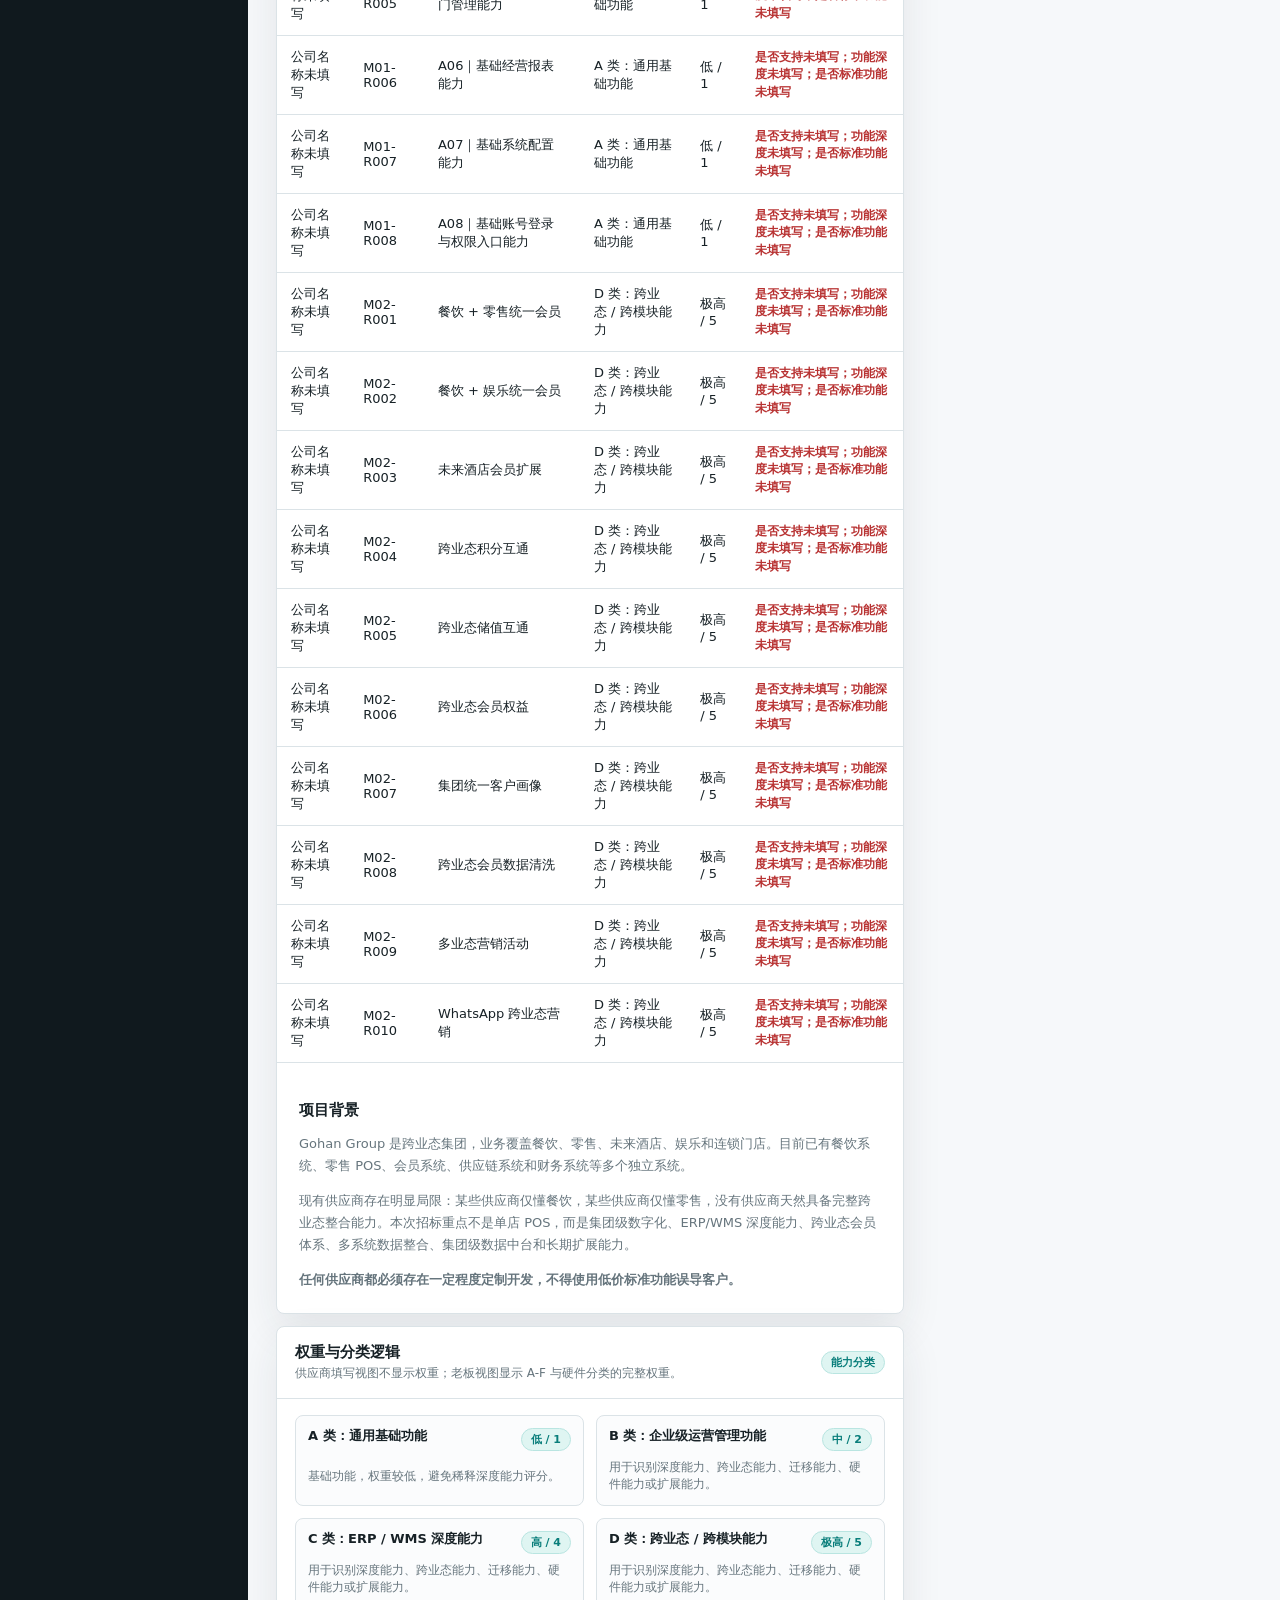
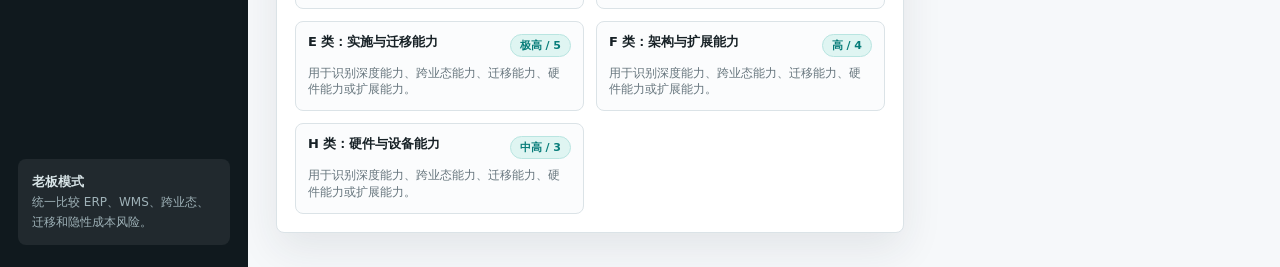
==== commit 464211dd: "Connect Google Sheets web app backend" ====
--- a/index.html
+++ b/index.html
@@ -8,6 +8,6 @@
   </head>
   <body>
     <div id="app"></div>
-    <script src="./app.js?v=phase4a-sheets-form-20260514"></script>
+    <script src="./app.js?v=phase4a-sheets-url-20260514"></script>
   </body>
 </html>
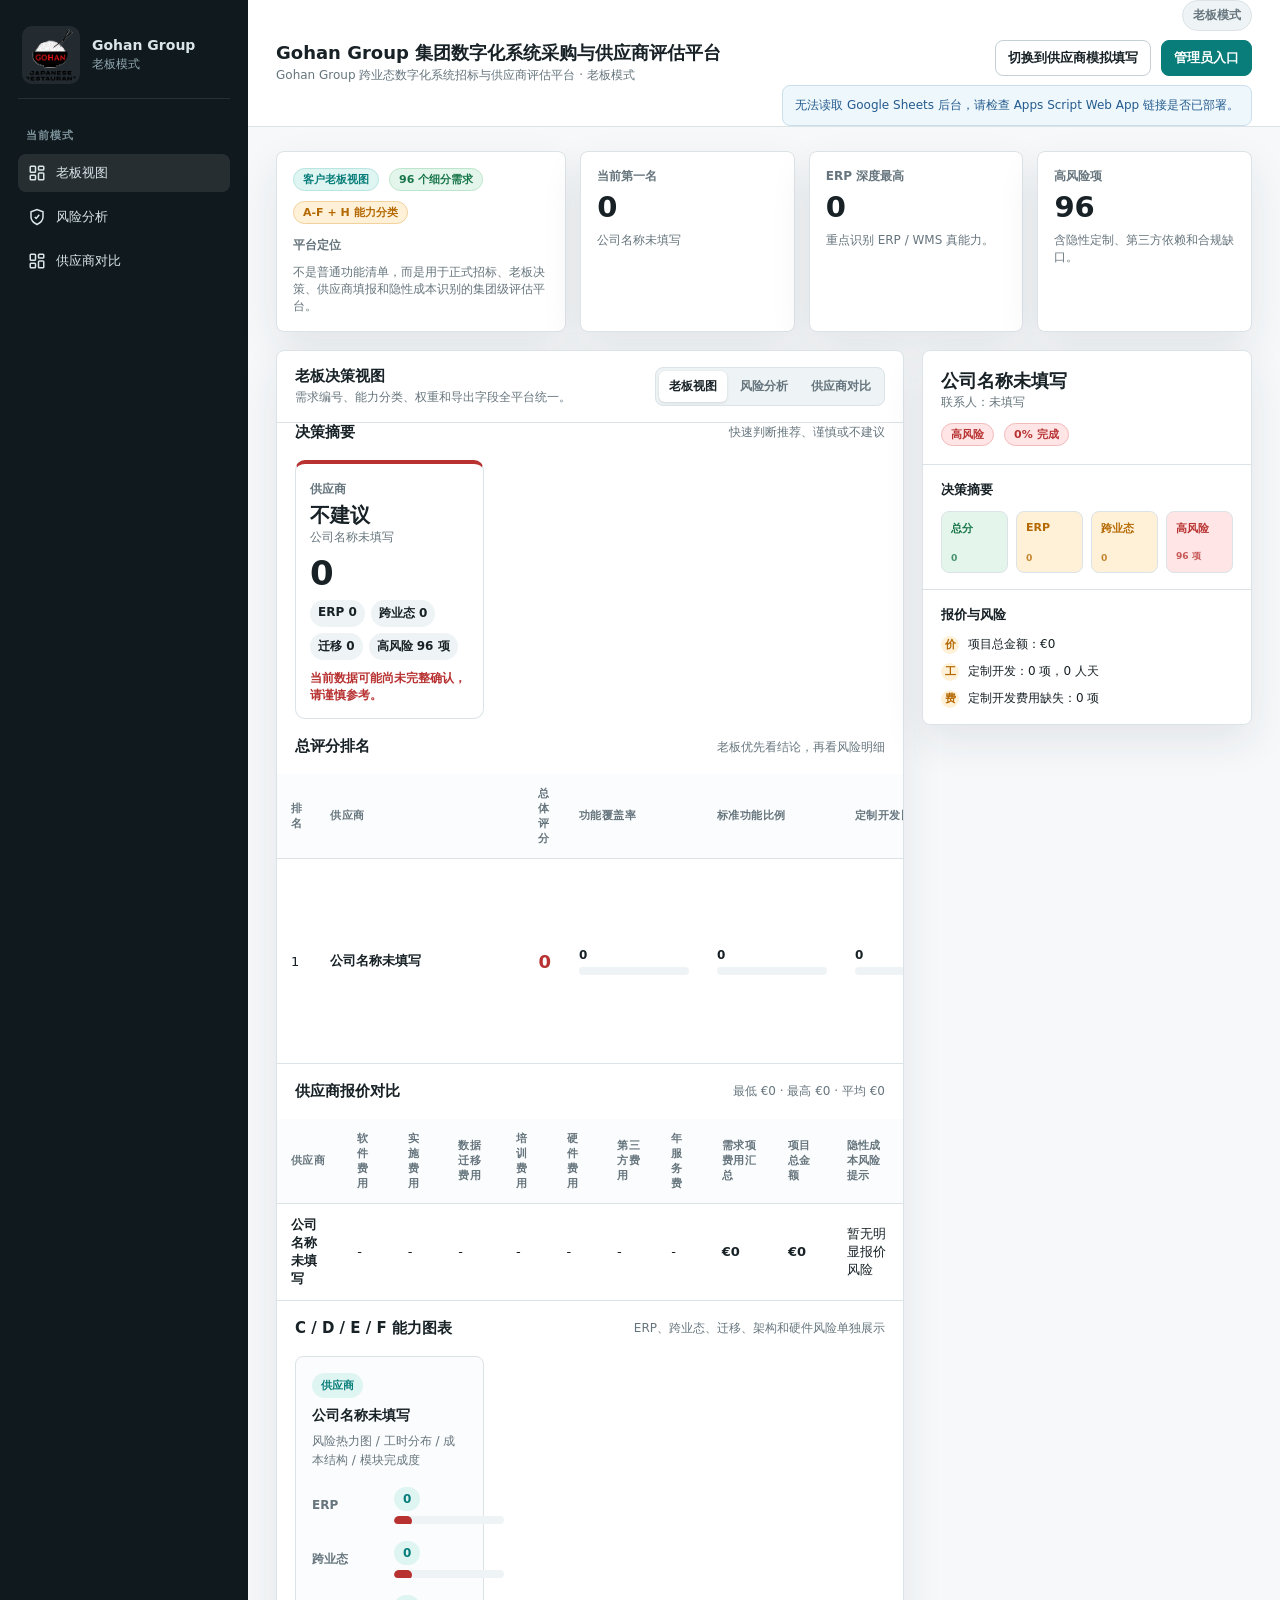
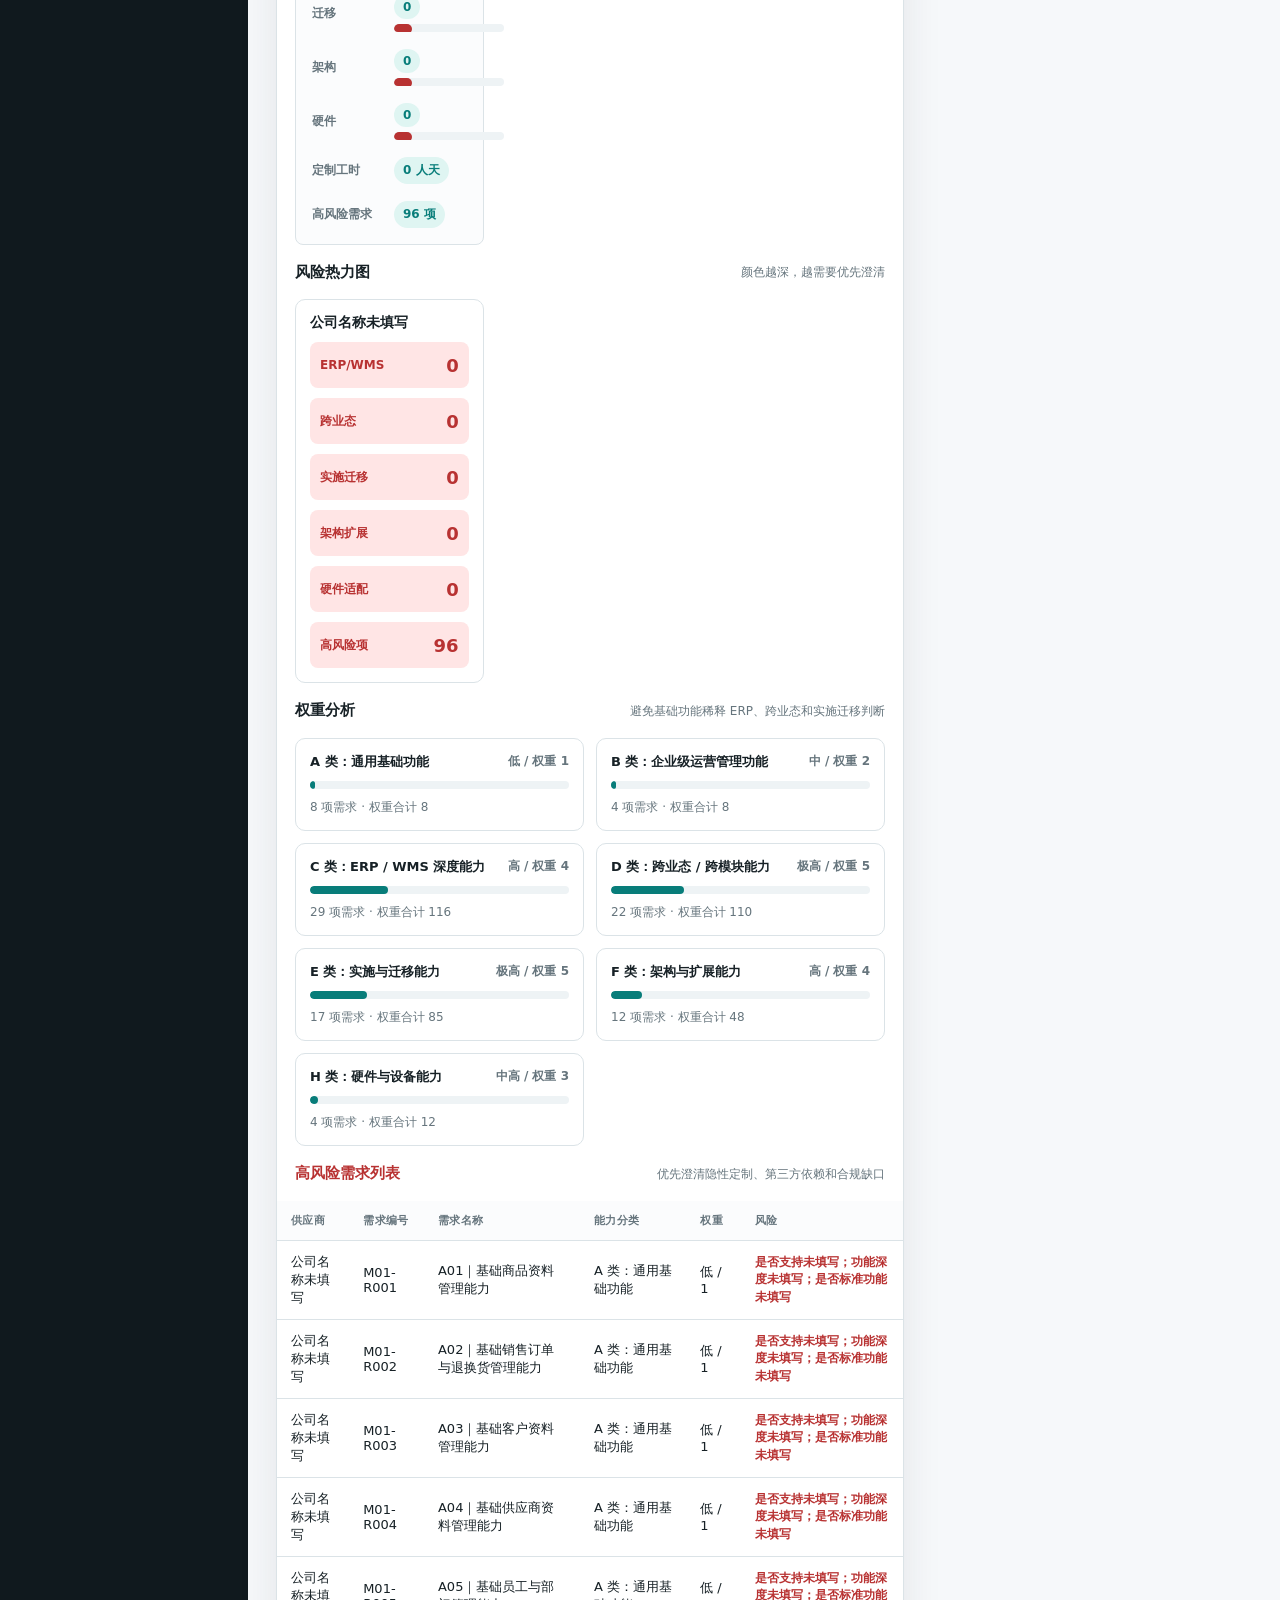
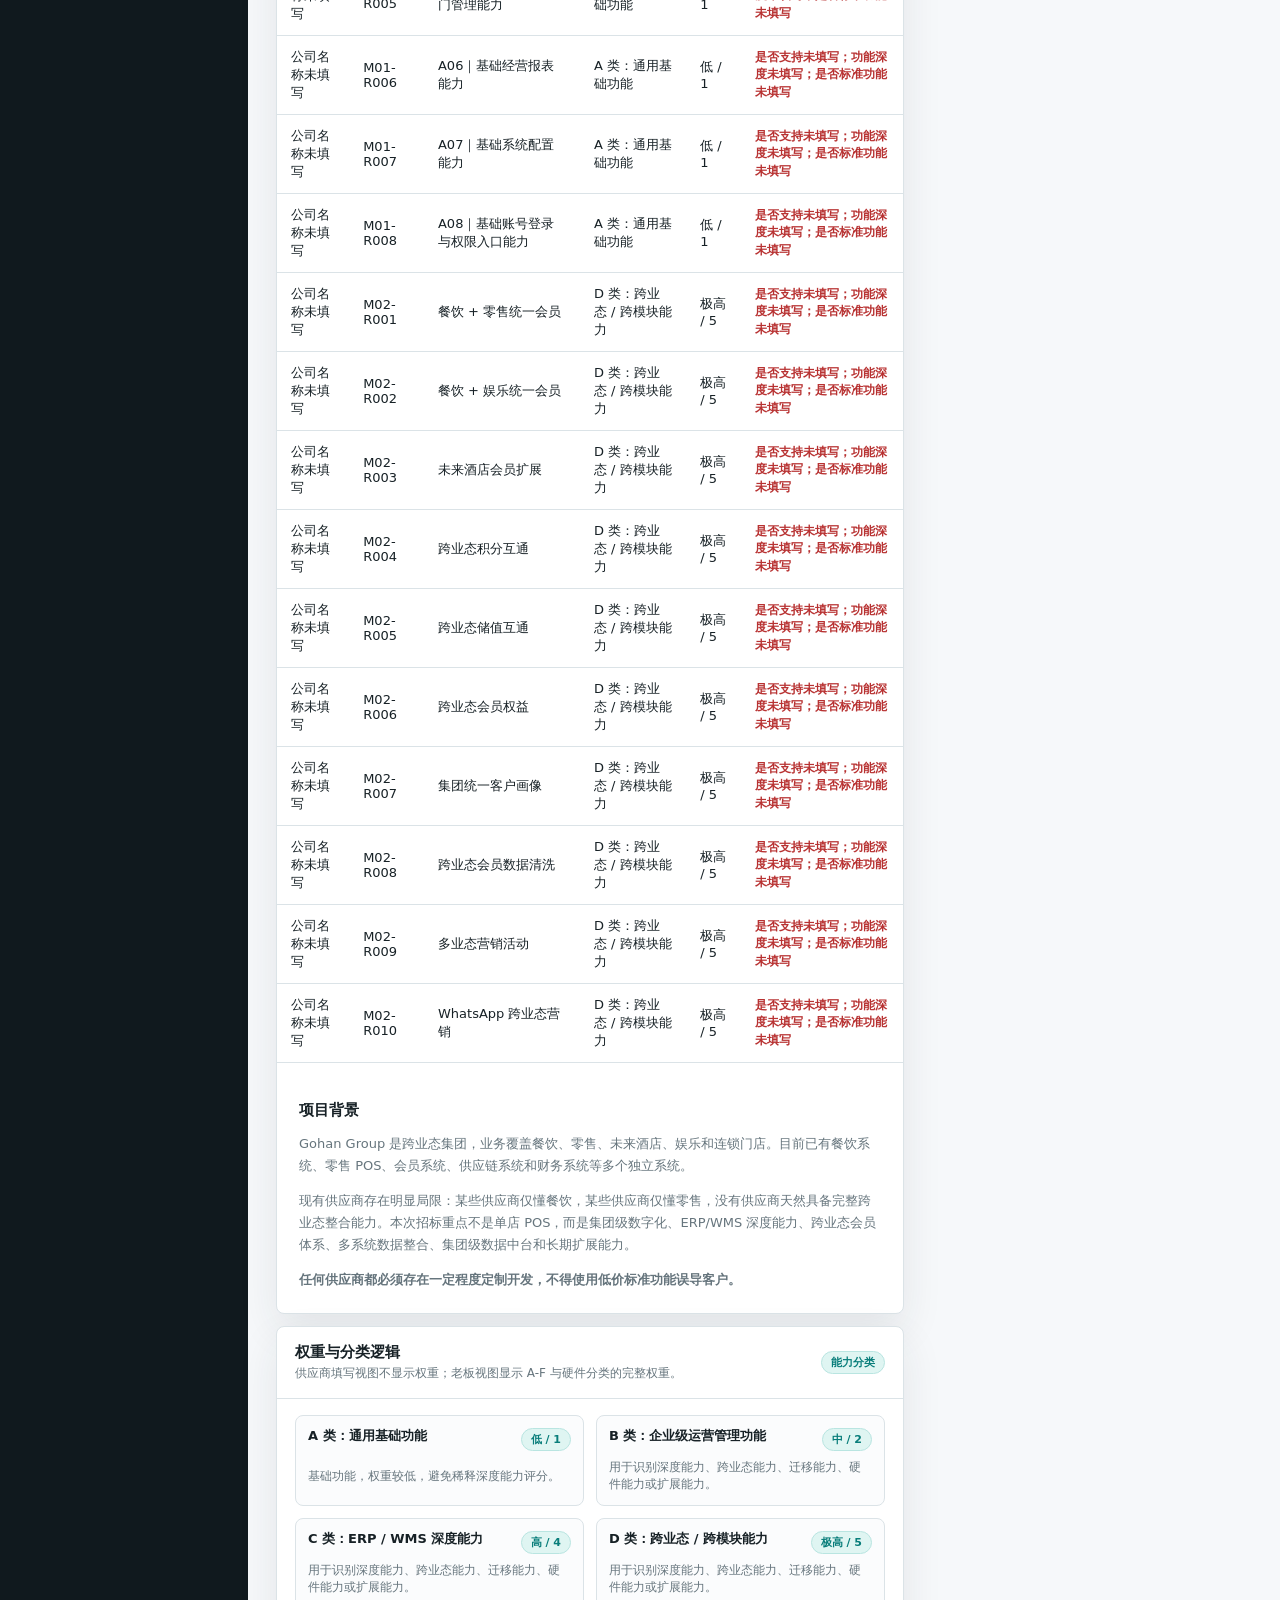
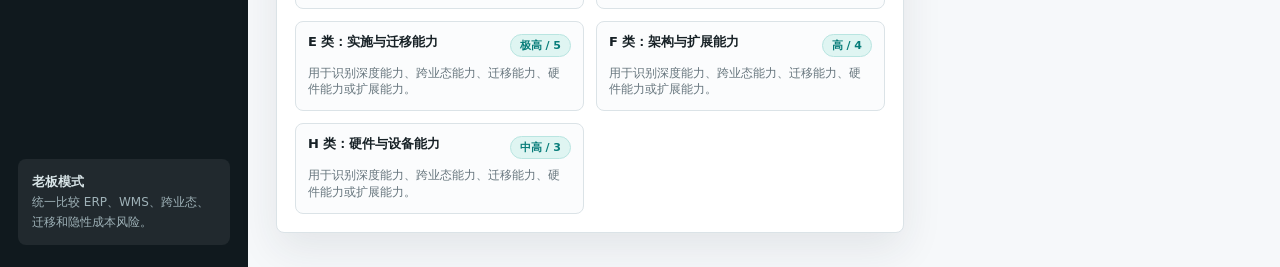
==== commit 141521a1: "Trim supplier requirements and renumber fields" ====
--- a/index.html
+++ b/index.html
@@ -8,6 +8,6 @@
   </head>
   <body>
     <div id="app"></div>
-    <script src="./app.js?v=phase4a-sheets-url-20260514"></script>
+    <script src="./app.js?v=phase4b-trim-fields-20260514"></script>
   </body>
 </html>
--- a/styles.css
+++ b/styles.css
@@ -570,6 +570,74 @@
   font-weight: 900;
 }
 
+.submission-status {
+  border: 1px solid var(--line);
+  border-radius: 8px;
+  background: #fbfcfd;
+  padding: 12px;
+  display: grid;
+  gap: 6px;
+}
+
+.submission-status > div {
+  display: flex;
+  align-items: center;
+  justify-content: space-between;
+  gap: 10px;
+}
+
+.submission-status span,
+.submission-status small {
+  color: var(--muted);
+  font-size: 12px;
+  font-weight: 850;
+}
+
+.submission-status strong {
+  border-radius: 999px;
+  padding: 5px 9px;
+  background: var(--surface-2);
+  color: var(--ink);
+  font-size: 12px;
+}
+
+.submission-status p {
+  margin: 0;
+  color: var(--muted);
+  font-size: 13px;
+  line-height: 1.5;
+}
+
+.submission-status.success {
+  border-color: #bde5cc;
+  background: var(--green-2);
+}
+
+.submission-status.success strong {
+  background: #dff4e7;
+  color: var(--green);
+}
+
+.submission-status.error {
+  border-color: #f0b8b8;
+  background: var(--red-2);
+}
+
+.submission-status.error strong {
+  background: #fde4e4;
+  color: var(--red);
+}
+
+.submission-status.pending {
+  border-color: #f0d29a;
+  background: var(--amber-2);
+}
+
+.submission-status.pending strong {
+  background: #fff0cf;
+  color: var(--amber);
+}
+
 .supplier-progress-grid {
   display: grid;
   grid-template-columns: repeat(4, minmax(0, 1fr));
